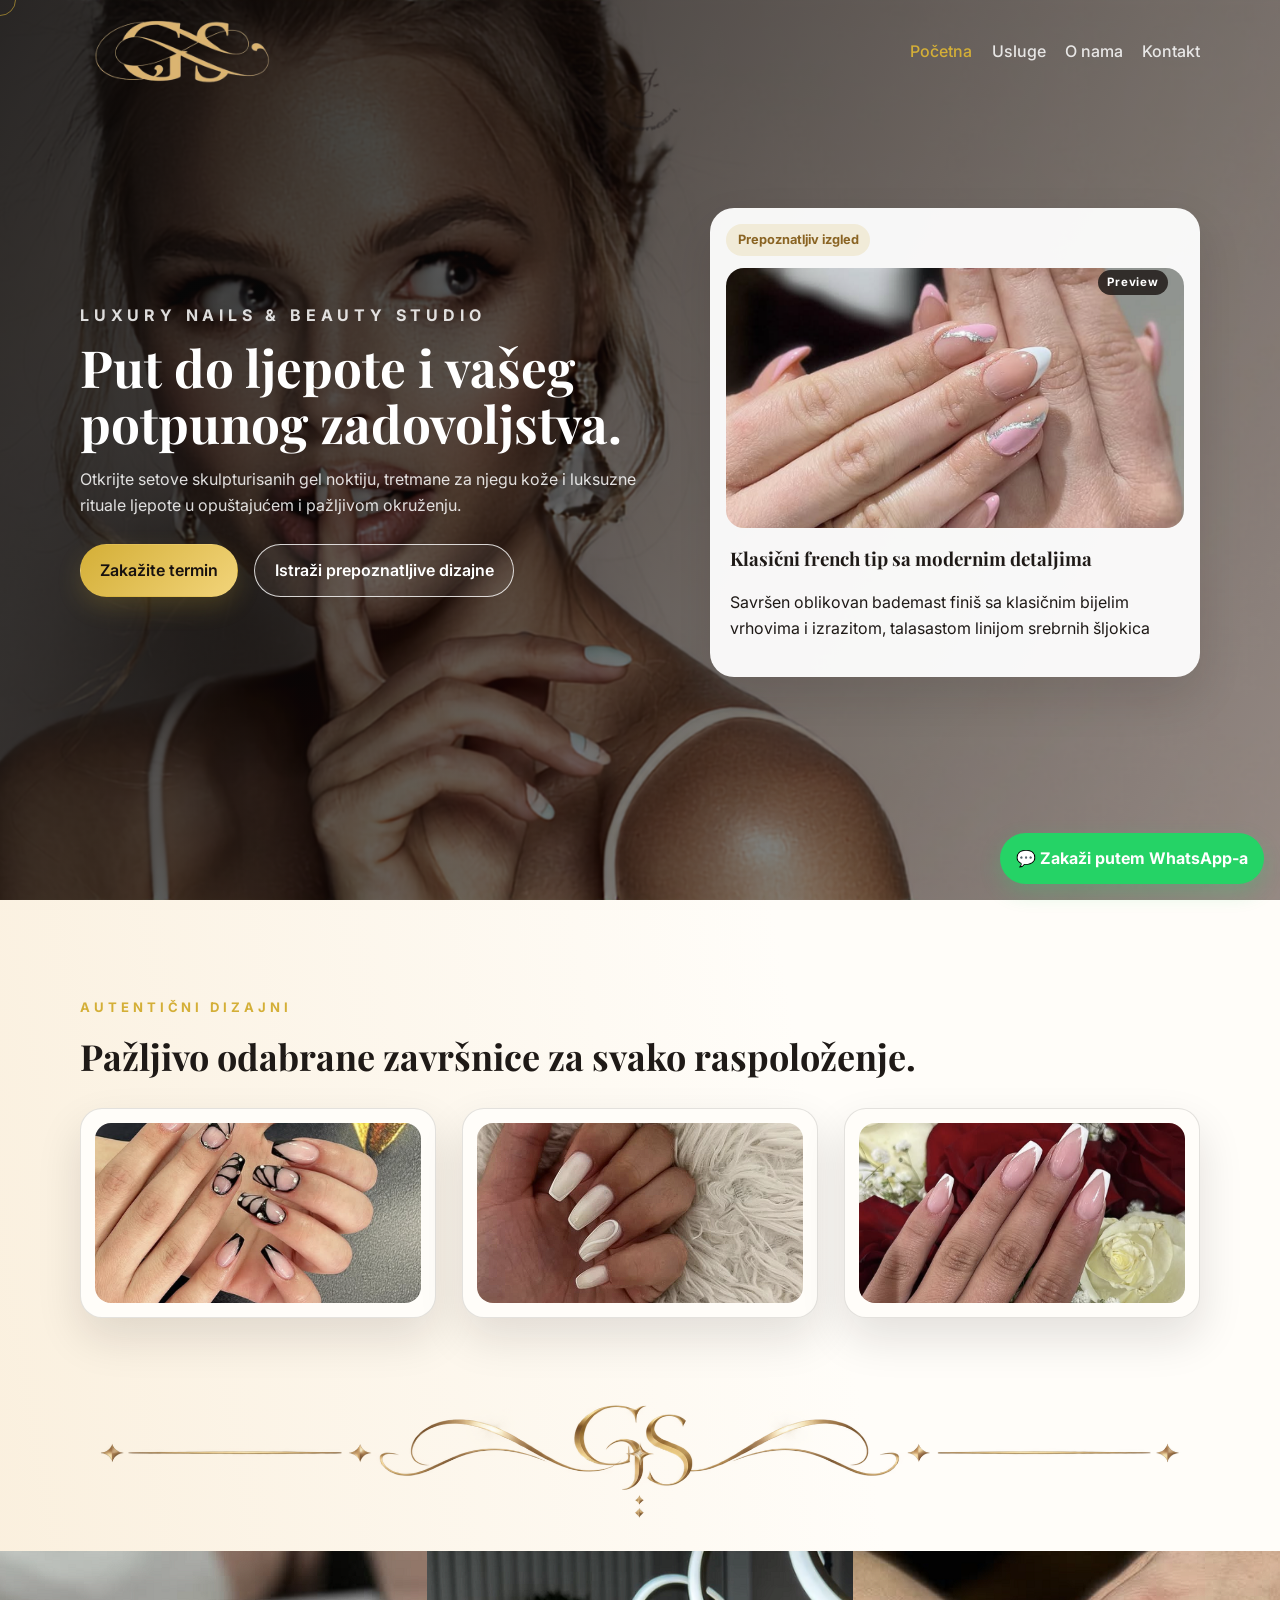
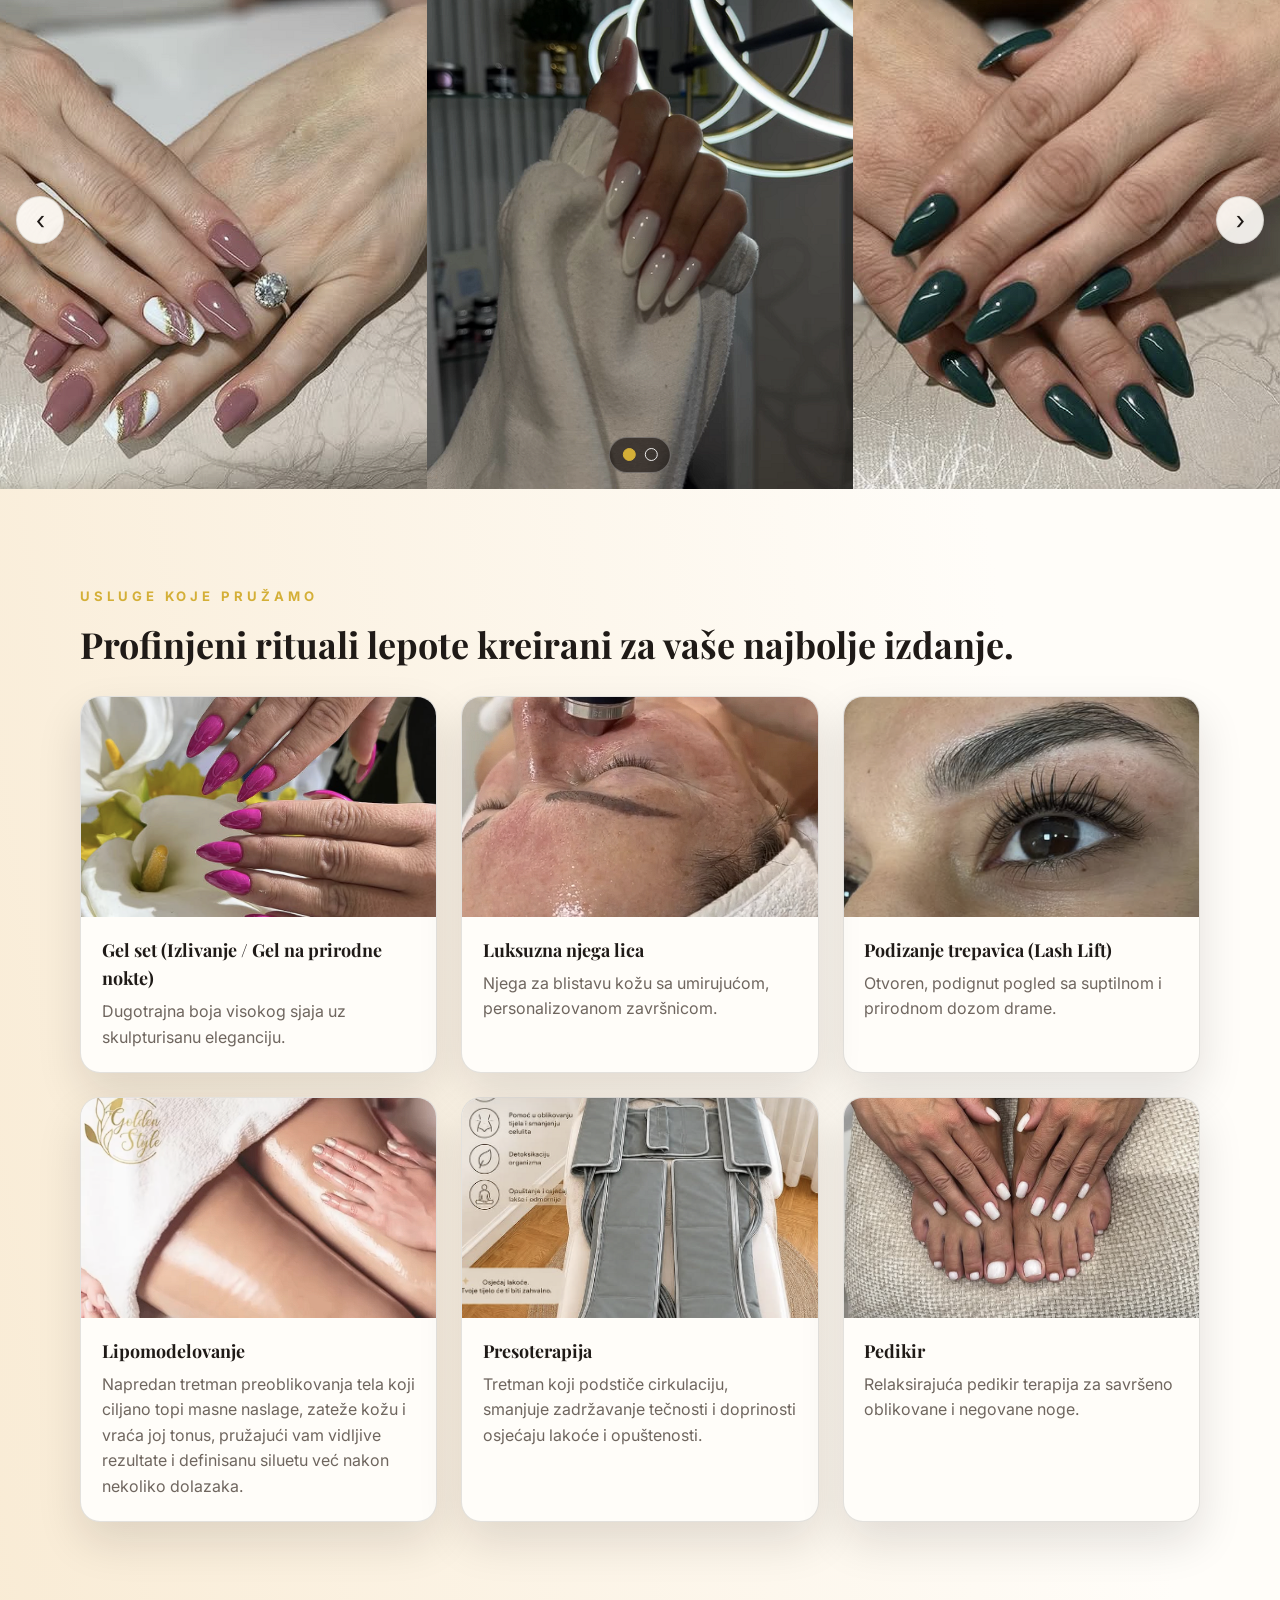
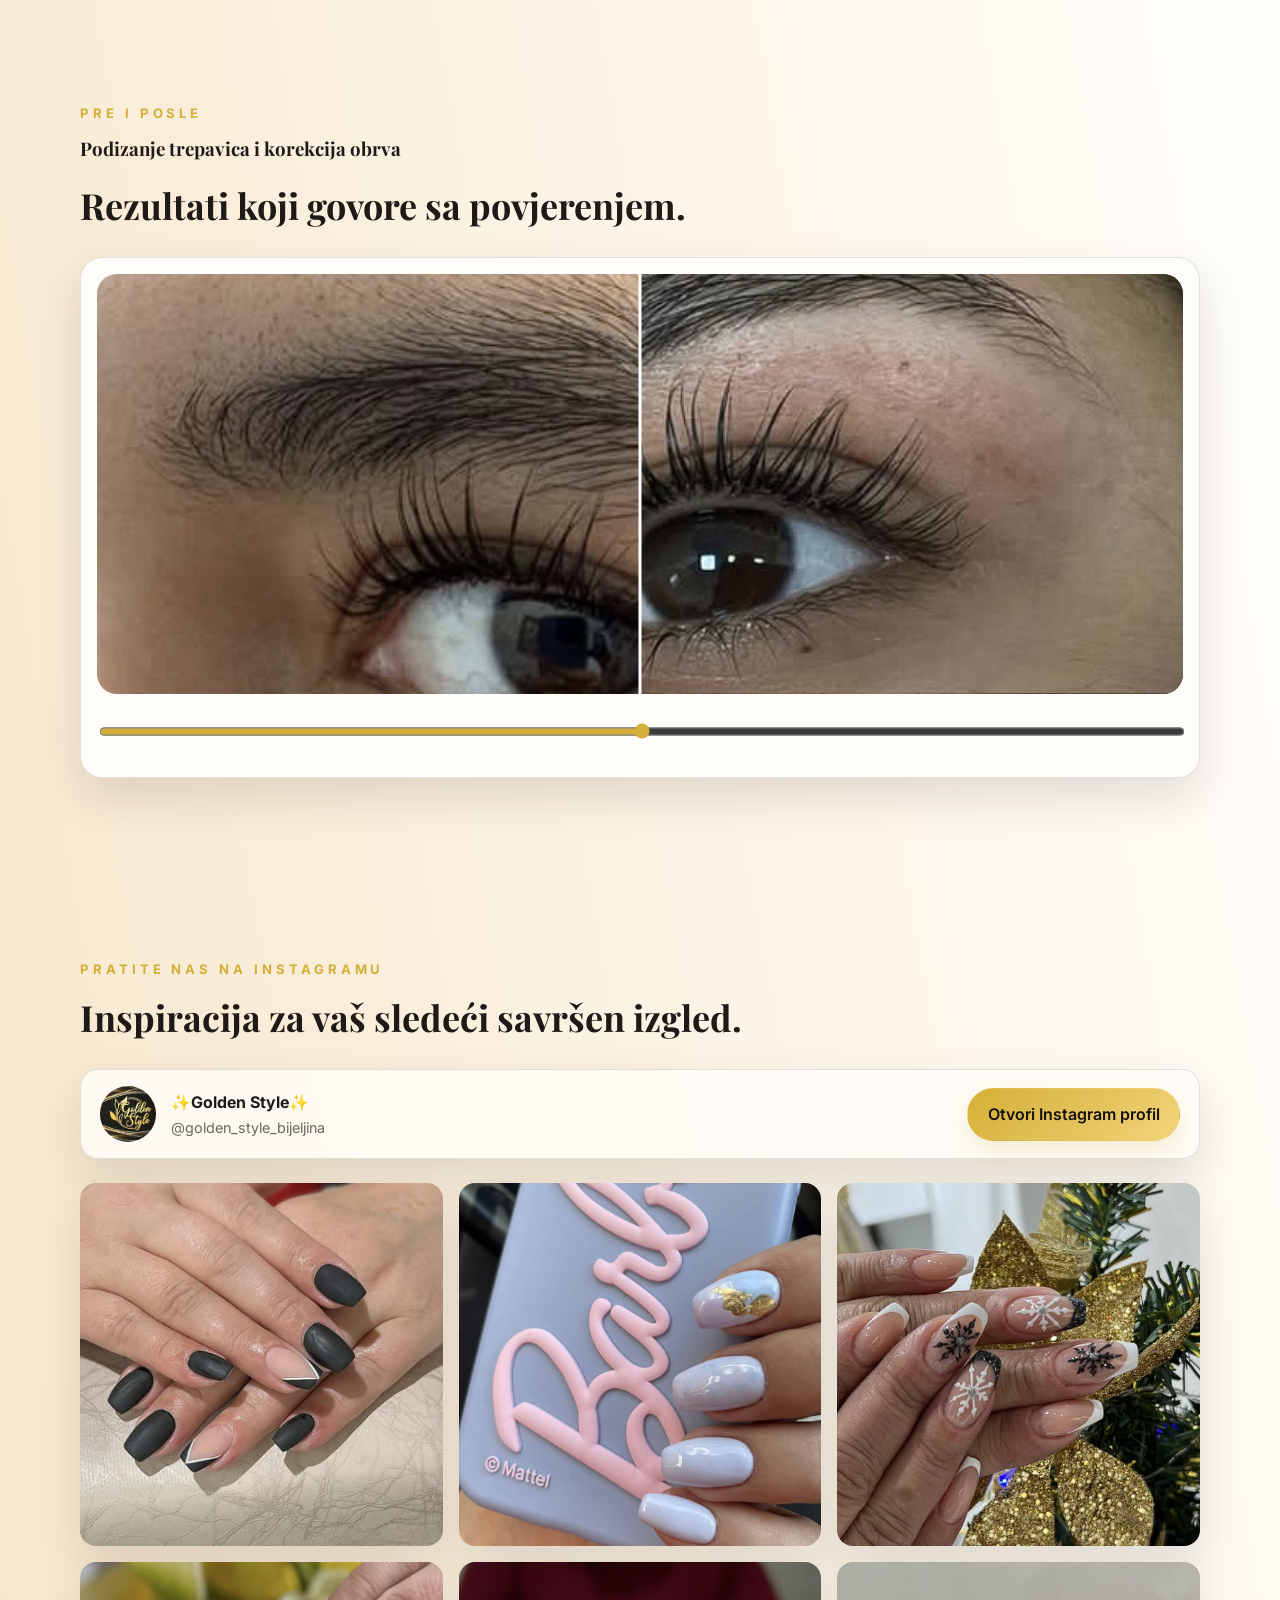
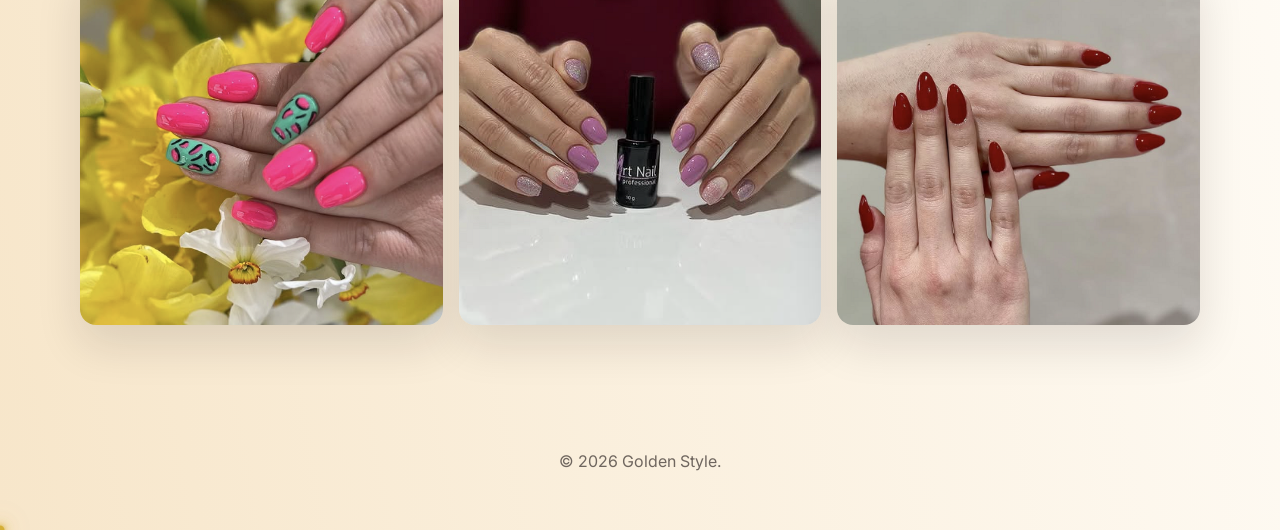
==== index.html @ a0265cdf "Prva verzija Golden Style sajta" ====
<!DOCTYPE html>
<html lang="en">
  <head>
    <meta charset="UTF-8" />
    <meta name="viewport" content="width=device-width, initial-scale=1.0" />
    <title>Golden Style | Luxury Nails & Beauty Studio</title>
    <meta name="description" content="Luxury nails and beauty services in a refined studio setting." />
    <link rel="preconnect" href="https://fonts.googleapis.com" />
    <link rel="preconnect" href="https://fonts.gstatic.com" crossorigin />
    <link
      href="https://fonts.googleapis.com/css2?family=Inter:wght@400;500;600;700&family=Playfair+Display:wght@600;700&display=swap"
      rel="stylesheet"
    />
    <link rel="stylesheet" href="home.css" />
  </head>
  <body>
    <a class="whatsapp-float" href="https://wa.me/38765730749?text=Zdravo!%20%C5%BDelim%20a%20zaka%C5%BEem%20termin." target="_blank" rel="noreferrer">💬 Zakaži putem WhatsApp-a</a>

    <header class="hero">
      <nav class="nav container">
        <a class="brand" href="index.html" aria-label="Golden Style početna stranica">
          <img src="images/logo.png" alt="Golden Style" />
        </a>
        <button class="mobile-menu-toggle" type="button" aria-label="Otvori navigacioni meni" aria-expanded="false" aria-controls="site-navigation">
          <span></span>
          <span></span>
          <span></span>
        </button>
        <div class="nav-links" id="site-navigation">
          <a class="active" href="index.html">Početna</a>
          <a href="services.html">Usluge</a>
          <a href="aboutus.html">O nama</a>
          <a href="contact.html">Kontakt</a>
        </div>
      </nav>

      <div class="hero-content container">
        <div class="hero-copy">
          <p class="autenticnidizajn">Luxury Nails & Beauty Studio</p>
          <h1>Put do ljepote i vašeg potpunog zadovoljstva.</h1>
          <p>
            Otkrijte setove skulpturisanih gel noktiju, tretmane za njegu kože i luksuzne rituale ljepote u opuštajućem i pažljivom okruženju.
          </p>
          <div class="hero-actions">
            <a class="btn btn-primary" href="contact.html">Zakažite termin</a>
            <a class="btn btn-secondary" href="services.html#gallery">Istraži prepoznatljive dizajne</a>
          </div>
        </div>

        <div class="hero-card">
          <div class="hero-card__badge">Prepoznatljiv izgled</div>
          <span class="hero-preview-icon">Preview</span>
          <img id="previewImage" src="images/nokti15.png" alt="Luxury nail design preview" />
          <div class="hero-card__details">
            <h3 id="previewTitle">Klasični french tip sa modernim detaljima</h3>
            <p id="previewText">Savršen oblikovan bademast finiš sa klasičnim bijelim vrhovima i izrazitom, talasastom linijom srebrnih šljokica</p>
            <!-- <span id="previewPrice">od 70KM</span> -->
          </div>
        </div>
      </div>
    </header>

    <main>
      <section class="signature-strip container">
        <div class="section-heading">
          <p class="autenticnidizajn">Autentični dizajni</p>
          <h2>Pažljivo odabrane završnice za svako raspoloženje.</h2>
        </div>
        <div class="signature-grid">
          <article class="signature-card" data-model-number="02" data-image="images/Screenshot 2026-08-07 134046.png">
            <img src="images/Screenshot 2026-08-07 134046.png" alt="" />
            <div class="signature-card__overlay">
              <a class="signature-book-button" href="contact.html?service=Model%2002&model=02">Zatraži ovaj dizajn</a>
            </div>
          </article>
          <article class="signature-card" data-model-number="01" data-image="images/nokti10.png">
            <img src="images/nokti10.png" alt="" />
            <div class="signature-card__overlay">
              <a class="signature-book-button" href="contact.html?service=Model%2001&model=01">Zatraži ovaj dizajn</a>
            </div>
          </article>
          <article class="signature-card" data-model-number="13" data-image="images/nokti7.png">
            <img src="images/nokti7.png" alt="" />
            <div class="signature-card__overlay">
              <a class="signature-book-button" href="contact.html?service=Model%2013&model=13">Zatraži ovaj dizajn</a>
            </div>
          </article>
        </div>
      </section>

      <div class="golden-design-divider" aria-hidden="true">
        <img src="images/golden.png" alt="" />
      </div>

      <section class="design-image-band" aria-label="Golden Style design highlights">
        <div class="design-slideshow" aria-roledescription="carousel" aria-label="Dizajni Golden Style">
          <div class="design-slideshow__viewport" aria-live="polite">
            <div class="design-slideshow__track">
              <img src="images/design2.png" alt="Golden Style dizajn 1" class="design-slideshow__image is-active" />
              <img src="images/design1.png" alt="Golden Style dizajn 2" class="design-slideshow__image" aria-hidden="true" />
              <img src="images/design3.png" alt="Golden Style dizajn 3" class="design-slideshow__image" aria-hidden="true" />
              <img src="images/nokti10.png" alt="Golden Style nail model 01" class="design-slideshow__image" aria-hidden="true" />
              <img src="images/Screenshot 2026-08-07 134046.png" alt="Golden Style nail model 02" class="design-slideshow__image" aria-hidden="true" />
              <img src="images/Screenshot 2026-08-07 133938.png" alt="Golden Style nail model 03" class="design-slideshow__image" aria-hidden="true" />
            </div>
            <button class="design-slideshow__arrow design-slideshow__arrow--previous" type="button" data-slide-direction="previous" aria-label="Prethodna slika">‹</button>
            <button class="design-slideshow__arrow design-slideshow__arrow--next" type="button" data-slide-direction="next" aria-label="Sljedeća slika">›</button>
            <div class="design-slideshow__indicators" role="group" aria-label="Izaberi grupu slika"></div>
          </div>
        </div>
      </section>

      <section class="services-preview container">
        <div class="section-heading">
          <p class="autenticnidizajn">Usluge koje pružamo</p>
          <h2>Profinjeni rituali lepote kreirani za vaše najbolje izdanje.</h2>
        </div>
        <div class="service-grid">
          <article class="service-card">
            <img class="service-card__image" src="images/Screenshot 2026-08-07 134209.png" alt="Gel set nails" />
            <h3>Gel set (Izlivanje / Gel na prirodne nokte)</h3>
            <p>Dugotrajna boja visokog sjaja uz skulpturisanu eleganciju.</p>
            <!-- <span>Na upit</span> -->
          </article>
          <!--<article class="service-card">
            <img class="service-card__image" src="images/Screenshot 2026-08-07 134046.png" alt="Akrilno izlivanje" />
            <h3>Akrilno izlivanje (Acrylic Sculpt)</h3>
            <p>Čvrsta struktura i luksuzna definicija za odvažnu dužinu.</p>
               <span>Od 85KM</span> 
         </article>-->
          <article class="service-card face-service-card" tabindex="0" aria-label="Otvori tretmane lica">
            <img class="service-card__image" src="images/Screenshot 2026-08-10 152332.png" alt="Luksuzna njega lica" />
            <h3>Luksuzna njega lica</h3>
            <p>Njega za blistavu kožu sa umirujućom, personalizovanom završnicom.</p>
            <!-- <span>Od 100KM</span> -->
          </article>
          <article class="service-card">
            <img class="service-card__image" src="images/Screenshot 2026-08-07 155519.png" alt="Podizanje trepavica" />
            <h3>Podizanje trepavica (Lash Lift)</h3>
            <p>Otvoren, podignut pogled sa suptilnom i prirodnom dozom drame.</p>
            <!-- <span>Od 120KM</span> -->
          </article>
          <article class="service-card">
            <img class="service-card__image" src="images/Screenshot 2026-08-10 144016.png" alt="Lipomodelovanje" />
            <h3>Lipomodelovanje</h3>
            <p>Napredan tretman preoblikovanja tela koji ciljano topi masne naslage, zateže kožu i vraća joj tonus, pružajući vam vidljive rezultate i definisanu siluetu već nakon nekoliko dolazaka.</p>
            <!-- <span>Po dogovoru</span> -->
          </article>
          <article class="service-card">
            <img class="service-card__image" src="images/Screenshot 2026-08-10 151345.png" alt="Presoterapija" />
            <h3>Presoterapija</h3>
            <p>Tretman koji podstiče cirkulaciju, smanjuje zadržavanje tečnosti i doprinosti osjećaju lakoće i opuštenosti.</p>
            <!-- <span>Po dogovoru</span> -->
          </article>
          <article class="service-card">
            <img class="service-card__image" src="images/pedikircrop.png" alt="Pedikir" />
            <h3>Pedikir</h3>
            <p>Relaksirajuća pedikir terapija za savršeno oblikovane i negovane noge.</p>
            <!-- <span>Od 50KM</span> -->
          </article>
        </div>
      </section>

      <section class="before-after container">
        <div class="section-heading">
          <p class="autenticnidizajn">Pre i Posle</p>
          <h3>Podizanje trepavica i korekcija obrva</h3>
          <h2>Rezultati koji govore sa povjerenjem.</h2>
        </div>
        <div class="comparison-card">
          <div class="comparison-image">
            <img src="images/pre.png" alt="Before treatment" class="before-image" />
            <img src="images/Screenshot 2026-08-07 155519.png" alt="After treatment" class="after-image" />
            <div class="comparison-divider"></div>
          </div>
          <input type="range" class="comparison-slider" min="0" max="100" value="50" aria-label="Reveal before and after" />
        </div>
      </section>

      <section class="instagram-section container">
        <div class="section-heading">
          <p class="autenticnidizajn">Pratite nas na Instagramu</p>
          <h2>Inspiracija za vaš sledeći savršen izgled.</h2>
        </div>
        <div class="instagram-profile">
          <div class="instagram-profile__identity">
            <img src="images/instapfp.jpg" alt="Golden Style logo" />
            <div>
              <p class="instagram-profile__name">✨Golden Style✨</p>
              <p class="instagram-profile__handle">@golden_style_bijeljina</p>
            </div>
          </div>
          <a class="btn btn-primary" href="https://www.instagram.com/golden_style_bijeljina/" target="_blank" rel="noreferrer">Otvori Instagram profil</a>
        </div>

        <div class="instagram-gallery" aria-label="Golden Style nail designs">
          <img src="images/nokti.png" alt="Golden Style nail design" />
          <img src="images/nokti1.png" alt="Golden Style nail design" />
          <img src="images/nokti2.png" alt="Golden Style nail design" />
          <img src="images/nokti3.png" alt="Golden Style nail design" />
          <img src="images/nokti4.png" alt="Golden Style nail design" />
          <img src="images/nokti5.png" alt="Golden Style nail design" />
        </div>
      </section>
    </main>

    <footer class="footer container">
      <p>© 2026 Golden Style. </p>
    </footer>

    <div class="preview-modal" id="designPreviewModal" aria-hidden="true">
      <div class="preview-dialog">
        <button class="preview-close" id="closeDesignPreview" aria-label="Close design preview">×</button>
        <div class="preview-image-wrap">
          <img id="designPreviewModalImage" src="" alt="" />
        </div>
        <div class="preview-content">
          <span class="autenticnidizajn">Golden Style</span>
          <h3 id="designPreviewModalTitle">Predgled dizajna</h3>
          <p id="designPreviewModalText"></p>
          <a class="btn btn-primary" id="designBookButton" href="contact.html">Zatraži ovaj dizajn</a>
        </div>
      </div>
    </div>

    <div class="preview-modal" id="servicePreviewModal" aria-hidden="true">
      <div class="preview-dialog">
        <button class="preview-close" id="closeServicePreview" aria-label="Close service preview">×</button>
        <div class="preview-image-wrap">
          <img id="servicePreviewModalImage" src="" alt="" />
        </div>
        <div class="preview-content">
          <span class="autenticnidizajn">Golden Style</span>
          <h3 id="servicePreviewModalTitle">Predgled usluge</h3>
          <p id="servicePreviewModalText"></p>
          <div class="service-treatment-list" id="serviceTreatmentList"></div>
          <a class="btn btn-primary" id="serviceBookButton" href="contact.html">Zakažite uslugu</a>
        </div>
      </div>
    </div>

    <!-- Cursor -->
<div class="luxury-cursor"></div>
<div class="luxury-cursor-ring"></div>

    <script src="nav.js" defer></script>
    <script src="home.js"></script>
    <script src="cursor.js"></script>
  </body>
</html>
---- home.css ----
:root {
 --bg: #fffdf9;
  --surface: #fffdf9;
  --text: #1f1a17;
  --muted: #6f665f;
  --accent: #d4af37;
  --accent-dark: #8a6423;
  --border: rgba(31, 26, 23, 0.12);
  --shadow: 0 20px 45px rgba(25, 19, 14, 0.12);
}

* {
  box-sizing: border-box;
}

body {
  margin: 0;
  font-family: 'Inter', sans-serif;
  background: linear-gradient(80deg, #f7e6ca 0%, var(--bg) 70%);
  color: var(--text);
  line-height: 1.6;
}

img {
  width: 100%;
  display: block;
}

a {
  color: inherit;
  text-decoration: none;
}

.container {
  width: min(1120px, calc(100% - 2rem));
  margin: 0 auto;
}

.hero {
  min-height: 100vh;
  background:  linear-gradient(120deg, rgba(9, 9, 9, 0.8), rgba(0, 0, 0, 0.08)),url('images/Untitleddesign.png') center/cover;
  color: white;
  padding-bottom: 4rem;
}

.nav {
  position: relative;
  display: flex;
  justify-content: space-between;
  align-items: center;
  padding: 1.25rem 0;
}

.nav.is-fixed {
  position: fixed;
  top: 0;
  left: 0;
  z-index: 15;
  width: 100%;
  max-width: none;
  margin: 0;
  padding: 0.5rem max(calc((100% - 1120px) / 2), 1rem);
  background: rgba(31, 26, 23, 0.96);
}

.nav-spacer { display: none; }
.nav-spacer.is-active { display: block; }

.brand {
  font-family: 'Playfair Display', serif;
  font-size: 1.35rem;
  font-weight: 700;
  letter-spacing: 0.08em;
  text-transform: uppercase;
}

.brand img {
  display: block;
  width: auto;
  height: 4rem;
  object-fit: contain;
}

.nav-links {
  display: flex;
  gap: 1.2rem;
  font-weight: 500;
}

.nav-links a {
  color: rgba(255,255,255,0.84);
}

.nav-links .active {
  color: var(--accent);
}

.mobile-menu-toggle {
  display: none;
}

.hero-content {
  display: grid;
  grid-template-columns: 1.1fr 0.9fr;
  gap: 2rem;
  align-items: center;
  padding: 6.5rem 0 2.6rem;
}

.autenticnidizajn {
  display: inline-block;
  margin-bottom: 0.6rem;
  font-size: 0.82rem;
  letter-spacing: 0.3em;
  text-transform: uppercase;
  color: var(--accent);
  font-weight: 700;
}

h1, h2, h3 {
  font-family: 'Playfair Display', serif;
  margin: 0 0 0.8rem;
}

h1 {
  font-size: clamp(2.3rem, 4vw, 3.7rem);
  line-height: 1.1;
}

.hero-copy p {
  font-size: 1rem;
  color: rgba(255,255,255,0.85);
  max-width: 600px;
}

.hero-actions {
  display: flex;
  flex-wrap: wrap;
  gap: 1rem;
  margin-top: 1.6rem;
}

.btn {
  display: inline-flex;
  align-items: center;
  justify-content: center;
  border-radius: 999px;
  padding: 0.8rem 1.2rem;
  font-weight: 600;
  border: 1px solid transparent;
  transition: transform 0.3s ease, box-shadow 0.3s ease;
  cursor: pointer;
}

.btn:hover {
  transform: translateY(-2px);
}

.btn-primary {
  background: linear-gradient(135deg, var(--accent), #f2d47a);
  color: #17110f;
  box-shadow: 0 10px 25px rgba(212, 175, 55, 0.2);
}

.btn-secondary {
  border-color: rgba(255,255,255,0.8);
  color: white;
  background: rgba(255,255,255,0.08);
}

.hero-card {
  position: relative;
  background: rgba(255,255,255,0.95);
  color: var(--text);
  border-radius: 24px;
  padding: 1rem;
  box-shadow: var(--shadow);
}

.hero-card__badge {
  display: inline-block;
  margin-bottom: 0.8rem;
  padding: 0.35rem 0.7rem;
  border-radius: 999px;
  background: rgba(212, 175, 55, 0.16);
  color: var(--accent-dark);
  font-size: 0.8rem;
  font-weight: 700;
}

.hero-preview-icon {
  position: absolute;
  top: 3.85rem;
  right: 2rem;
  z-index: 1;
  background: rgba(31, 26, 23, 0.84);
  color: white;
  padding: 0.22rem 0.55rem;
  border-radius: 999px;
  font-size: 0.72rem;
  font-weight: 700;
  letter-spacing: 0.08em;
}

.hero-card img {
  border-radius: 18px;
  height: 260px;
  object-fit: cover;
  cursor: zoom-in;
}

.hero-card__details {
  padding: 1rem 0.2rem 0.2rem;
}

.hero-card__details span {
  display: inline-block;
  margin-top: 0.5rem;
  color: var(--accent-dark);
  font-weight: 700;
}

section {
  padding: 5.25rem 0;
}

.design-image-band {
  width: 100%;
  padding: 0;
  margin: 2rem 0 0;
  background: linear-gradient(135deg, rgba(212, 175, 55, 0.24), rgba(255, 250, 244, 0.8));
}

.design-slideshow {
  --visible-slides: 3;
  width: 100%;
  margin: 0;
}

.design-slideshow__viewport {
  position: relative;
  width: 100%;
  height: min(42vw, 560px);
  min-height: 320px;
  overflow: hidden;
  background: #f7eedf;
}

.design-slideshow__track {
  display: flex;
  width: calc(100% * 6 / var(--visible-slides));
  height: 100%;
  transition: transform 500ms ease;
}

.design-slideshow__image {
  flex: 0 0 calc(100% / 6);
  width: calc(100% / 6);
  height: 100%;
  object-fit: cover;
}

.design-slideshow__arrow {
  display: grid;
  place-items: center;
  position: absolute;
  top: 50%;
  z-index: 2;
  width: 48px;
  height: 48px;
  padding: 0;
  border: 1px solid var(--border);
  border-radius: 50%;
  background: rgba(255, 253, 249, 0.9);
  color: var(--text);
  font: inherit;
  font-size: 1.6rem;
  line-height: 1;
  cursor: pointer;
  transform: translateY(-50%);
  box-shadow: var(--shadow);
}

.design-slideshow__arrow--previous {
  left: 1rem;
}

.design-slideshow__arrow--next {
  right: 1rem;
}

.design-slideshow__arrow:hover,
.design-slideshow__arrow:focus-visible,
.design-slideshow__indicator:hover,
.design-slideshow__indicator:focus-visible {
  border-color: var(--accent-dark);
  outline: none;
}

.design-slideshow__indicators {
  position: absolute;
  bottom: 1rem;
  left: 50%;
  z-index: 3;
  display: flex;
  align-items: center;
  gap: 0.55rem;
  padding: 0.65rem 0.8rem;
  border: 1px solid rgba(255, 255, 255, 0.28);
  border-radius: 999px;
  background: rgba(31, 26, 23, 0.72);
  transform: translateX(-50%);
}

.design-slideshow__indicator {
  width: 13px;
  height: 13px;
  padding: 0;
  border: 1px solid rgba(255, 255, 255, 0.9);
  border-radius: 50%;
  background: transparent;
  cursor: pointer;
}

.design-slideshow__indicator.is-active {
  border-color: var(--accent);
  background: var(--accent);
}

@media (max-width: 900px) {
  .design-slideshow { --visible-slides: 2; }
  .design-slideshow__viewport { height: min(56vw, 500px); min-height: 300px; }
}

@media (max-width: 600px) {
  .design-slideshow { --visible-slides: 1; }
  .design-slideshow__viewport { height: min(92vw, 520px); min-height: 300px; }
  .design-slideshow__arrow { width: 42px; height: 42px; }
  .design-slideshow__arrow--previous { left: 0.65rem; }
  .design-slideshow__arrow--next { right: 0.65rem; }
}

.section-heading {
  margin-bottom: 1.4rem;
}

.section-heading h2 {
  font-size: clamp(1.7rem, 3vw, 2.25rem);
}

.signature-grid,
.service-grid {
  display: grid;
  gap: 1.6rem;
}

.signature-grid {
  grid-template-columns: repeat(3, minmax(0, 1fr));
}

.signature-card,
.service-card,
.comparison-card,
.booking-form {
  background: var(--surface);
  border: 1px solid var(--border);
  border-radius: 22px;
  box-shadow: var(--shadow);
}

.signature-card {
  position: relative;
  overflow: hidden;
  padding: 0.9rem;
  cursor: pointer;
  transition: transform 0.3s ease, border-color 0.3s ease;
}

.signature-card:hover,
.signature-card.active {
  transform: translateY(-4px);
  border-color: var(--accent);
}

.signature-card img {
  display: block;
  width: 100%;
  height: 180px;
  object-fit: cover;
  border-radius: 16px;
  cursor: zoom-in;
}

.signature-card:nth-child(3) img {
  object-position: center 25%;
}

.signature-card__overlay {
  position: absolute;
  inset: 0.9rem;
  z-index: 1;
  display: flex;
  align-items: center;
  justify-content: center;
  border-radius: 16px;
  background: rgba(25, 20, 17, 0.72);
  opacity: 0;
  transition: opacity 220ms ease;
}

.golden-design-divider {
  width: min(100%, 1120px);
  margin: 0 auto;
  padding: 0 1rem;
}

.golden-design-divider img {
  width: 100%;
  height: auto;
  object-fit: contain;
}

.signature-card:hover .signature-card__overlay,
.signature-card:focus-within .signature-card__overlay,
.signature-card.is-touched .signature-card__overlay {
  opacity: 1;
}

.signature-book-button {
  display: inline-flex;
  align-items: center;
  justify-content: center;
  min-height: 44px;
  padding: 0.7rem 1.1rem;
  border: 1px solid rgba(255, 255, 255, 0.78);
  border-radius: 999px;
  background: rgba(255, 253, 249, 0.94);
  color: var(--text);
  font-weight: 700;
  text-align: center;
}

.signature-book-button:hover,
.signature-book-button:focus-visible {
  border-color: var(--accent);
  outline: 2px solid var(--accent);
  outline-offset: 2px;
}

@media (hover: none) {
  .signature-card__overlay { opacity: 0; }
  .signature-card.is-touched .signature-card__overlay { opacity: 1; }
}

.service-grid {
  grid-template-columns: repeat(auto-fit, minmax(210px, 1fr));
}

.service-card {
  padding: 1.3rem;
}

.service-card {
  cursor: pointer;
}

.service-card:hover,
.service-card:focus,
.face-service-card:hover,
.face-service-card:focus {
  border-color: var(--accent);
  transform: translateY(-4px);
  outline: none;
}

.face-service-card {
  position: relative;
}

.service-card__image {
  width: 100%;
  height: 180px;
  object-fit: cover;
  border-radius: 16px;
  margin-bottom: 0.9rem;
}

.service-card h3 {
  margin-top: 0;
}

.service-card span {
  color: var(--accent-dark);
  font-weight: 700;
}

.service-card__read-more {
  display: none;
}

@media (min-width: 901px) {
  .services-preview .service-grid {
    grid-template-columns: repeat(3, minmax(0, 1fr));
    gap: 1.5rem;
  }

  .services-preview .service-card {
    display: flex;
    flex-direction: column;
    min-height: 100%;
    padding: 0;
    overflow: hidden;
    border-radius: 20px;
    transition: transform 0.3s ease, border-color 0.3s ease, box-shadow 0.3s ease;
  }

  .services-preview .service-card:hover,
  .services-preview .service-card:focus {
    box-shadow: 0 24px 48px rgba(25, 19, 14, 0.18);
  }

  .services-preview .service-card__image {
    height: 220px;
    margin: 0;
    border-radius: 0;
    object-fit: cover;
    transition: transform 0.45s ease;
  }

  .services-preview .service-card:hover .service-card__image,
  .services-preview .service-card:focus .service-card__image {
    transform: scale(1.04);
  }

  .services-preview .service-card h3 {
    margin: 0;
    padding: 1.15rem 1.3rem 0.4rem;
    font-size: 1.12rem;
  }

  .services-preview .service-card p {
    flex: 1;
    margin: 0;
    padding: 0 1.3rem 1.35rem;
    color: var(--muted);
  }
}

.service-treatment-list {
  display: grid;
  gap: 0.55rem;
  margin: 0.9rem 0 1rem;
}

.service-treatment-list button {
  width: 100%;
  border: 1px solid var(--border);
  border-radius: 12px;
  padding: 0.72rem 0.85rem;
  background: #fffaf4;
  color: var(--text);
  font: inherit;
  text-align: left;
  cursor: pointer;
}

.service-treatment-list button.active {
  border-color: var(--accent);
  background: linear-gradient(120deg, rgba(212,175,55,0.20), rgba(255,255,255,0.92));
}

.preview-content .btn {
  margin-top: 0;
}

.comparison-card {
  padding: 1rem;
}

.comparison-image {
  position: relative;
  border-radius: 20px;
  overflow: hidden;
  height: 420px;
}

.comparison-image img {
  position: absolute;
  inset: 0;
  height: 100%;
  object-fit: cover;
}

.after-image {
  clip-path: inset(0 0 0 50%);
}

.comparison-divider {
  position: absolute;
  top: 0;
  bottom: 0;
  left: 50%;
  width: 3px;
  background: white;
  transform: translateX(-50%);
}

.comparison-slider {
  width: 100%;
  margin-top: 1rem;
  accent-color: var(--accent);
}

.booking-layout {
  display: grid;
  grid-template-columns: 0.8fr 1.2fr;
  gap: 1.8rem;
  align-items: start;
}

.instagram-profile {
  display: flex;
  align-items: center;
  justify-content: space-between;
  gap: 1.5rem;
  margin-bottom: 1.5rem;
  padding: 1rem 1.2rem;
  border: 1px solid var(--border);
  border-radius: 18px;
  background: rgba(255, 253, 249, 0.82);
  box-shadow: var(--shadow);
}

.instagram-profile__identity {
  display: flex;
  align-items: center;
  gap: 0.9rem;
}

.instagram-profile__identity img {
  width: 3.5rem;
  height: 3.5rem;
  object-fit: contain;
  border-radius: 50%;
  background: #fff;
}

.instagram-profile__name,
.instagram-profile__handle {
  margin: 0;
}

.instagram-profile__name {
  font-weight: 700;
}

.instagram-profile__handle {
  color: var(--muted);
  font-size: 0.9rem;
}

.instagram-gallery {
  display: grid;
  grid-template-columns: repeat(3, minmax(0, 1fr));
  gap: 1rem;
}

.instagram-gallery img {
  aspect-ratio: 1;
  object-fit: cover;
  border-radius: 16px;
  box-shadow: var(--shadow);
  transition: transform 0.3s ease;
}

.instagram-gallery img:hover {
  transform: translateY(-4px);
}

.booking-copy {
  background: linear-gradient(135deg, rgba(245, 191, 13, 0.795), rgba(255,255,255,0.95));
  border-radius: 22px;
  padding: 1.4rem;
}

.booking-form {
  padding: 1.2rem;
}

.step-panel {
  display: none;
}

.step-panel.active {
  display: block;
}

label {
  display: block;
  font-weight: 600;
  margin-bottom: 0.8rem;
}

input, select, textarea {
  width: 100%;
  border: 1px solid var(--border);
  border-radius: 12px;
  padding: 0.8rem 0.95rem;
  font: inherit;
  margin-top: 0.35rem;
  background: #fff;
}

.form-actions {
  display: flex;
  justify-content: space-between;
  gap: 1rem;
  margin-top: 1rem;
}

.progress-bar {
  height: 7px;
  background: #efe5da;
  border-radius: 999px;
  overflow: hidden;
  margin-bottom: 0.7rem;
}

.progress-bar span {
  display: block;
  height: 100%;
  width: 25%;
  background: linear-gradient(135deg, var(--accent-dark), var(--accent));
  transition: width 0.3s ease;
}

.progress-text {
  color: var(--muted);
  font-size: 0.95rem;
  margin-bottom: 0.8rem;
}

.preview-modal {
  position: fixed;
  inset: 0;
  z-index: 50;
  display: flex;
  align-items: center;
  justify-content: center;
  padding: 1rem;
  background: rgba(26, 20, 15, 0.82);
  backdrop-filter: blur(6px);
  opacity: 0;
  pointer-events: none;
  transition: opacity 0.2s ease;
}

.preview-modal.open {
  opacity: 1;
  pointer-events: auto;
}

.preview-dialog {
  position: relative;
  width: min(900px, 100%);
  display: grid;
  grid-template-columns: minmax(280px, 0.9fr) minmax(280px, 1fr);
  gap: 1rem;
  padding: 1rem;
  border-radius: 24px;
  background: white;
  color: var(--text);
  box-shadow: var(--shadow);
}

.preview-close {
  position: absolute;
  top: 0.75rem;
  right: 0.75rem;
  z-index: 2;
  width: 2rem;
  height: 2rem;
  border: none;
  border-radius: 50%;
  background: rgba(31, 26, 23, 0.88);
  color: white;
  cursor: pointer;
  font-size: 1.2rem;
}

.preview-image-wrap {
  background: #f7eedf;
  border-radius: 18px;
  overflow: hidden;
  min-height: 260px;
}

.preview-image-wrap img {
  width: 100%;
  height: 100%;
  min-height: 260px;
  object-fit: cover;
}

.preview-content {
  display: flex;
  flex-direction: column;
  justify-content: center;
  padding: 1rem;
}

.preview-content h3 {
  margin-top: 0.4rem;
}

.preview-content p {
  color: var(--muted);
  margin-bottom: 1rem;
}

.footer {
  padding: 1.5rem 0 2.5rem;
  color: var(--muted);
  text-align: center;
}

.whatsapp-float {
  position: fixed;
  right: 1rem;
  bottom: 1rem;
  z-index: 10;
  background: #25d366;
  color: white;
  padding: 0.8rem 1rem;
  border-radius: 999px;
  font-weight: 700;
  box-shadow: 0 8px 20px rgba(37, 211, 102, 0.25);
}

@media (max-width: 900px) {
  .hero-content,
  .booking-layout {
    grid-template-columns: 1fr;
  }

  .hero-card {
    display: none;
  }

  .hero-content {
    text-align: center;
  }

  .hero-actions {
    justify-content: center;
  }

  .hero-copy > p:not(.autenticnidizajn) {
    margin-left: auto;
    margin-right: auto;
  }

  .signature-grid {
    display: flex;
    gap: 1rem;
    margin-right: -1rem;
    margin-left: -1rem;
    padding: 0 1rem 1rem;
    overflow-x: auto;
    overscroll-behavior-x: contain;
    scroll-snap-type: x mandatory;
    scrollbar-width: none;
    touch-action: pan-x;
  }

  .signature-grid::-webkit-scrollbar { display: none; }

  .signature-card {
    flex: 0 0 min(82vw, 360px);
    min-width: 0;
    scroll-snap-align: center;
  }

  .service-grid {
    grid-template-columns: repeat(2, minmax(0, 1fr));
  }

  .service-card.has-read-more {
    display: flex;
    flex-direction: column;
  }

  .service-card.has-read-more p {
    flex: 1;
    display: -webkit-box;
    min-height: 4.8em;
    overflow: hidden;
    -webkit-box-orient: vertical;
    -webkit-line-clamp: 3;
    line-clamp: 3;
  }

  .service-card__read-more {
    display: block;
    align-self: flex-start;
    margin-top: auto;
    padding: 0;
    border: 0;
    background: transparent;
    color: var(--accent-dark);
    font: inherit;
    font-size: 0.82rem;
    font-weight: 700;
    cursor: pointer;
  }

  .service-card__read-more:hover,
  .service-card__read-more:focus-visible {
    color: var(--text);
    text-decoration: underline;
  }
}

@media (max-width: 700px) {
  body.navigation-open {
    overflow: hidden;
  }

  .instagram-profile {
    align-items: flex-start;
    flex-direction: column;
  }

  .instagram-profile .btn {
    width: 100%;
    text-align: center;
  }

  .instagram-gallery {
    grid-template-columns: repeat(2, minmax(0, 1fr));
    gap: 0.7rem;
  }

  .nav {
    flex-direction: row;
    gap: 1rem;
  }

  section {
    padding: 3.75rem 0;
  }

  .hero-content {
    padding: 4rem 0 2rem;
  }

  .nav-links {
    position: absolute;
    top: calc(100% - 0.25rem);
    right: 0;
    z-index: 30;
    display: flex;
    flex-direction: column;
    gap: 0;
    width: min(18rem, calc(100vw - 2rem));
    max-height: min(70vh, 26rem);
    overflow-y: auto;
    padding: 0.45rem;
    border: 1px solid rgba(212, 175, 55, 0.3);
    border-radius: 14px;
    background: rgba(31, 26, 23, 0.98);
    box-shadow: 0 18px 40px rgba(0, 0, 0, 0.28);
    opacity: 0;
    transform: translateY(-0.5rem) scale(0.98);
    visibility: hidden;
    pointer-events: none;
    transition: opacity 180ms ease, transform 180ms ease, visibility 180ms ease;
  }

  .nav-links.open {
    opacity: 1;
    transform: translateY(0) scale(1);
    visibility: visible;
    pointer-events: auto;
  }

  .nav-links a {
    display: flex;
    align-items: center;
    min-height: 44px;
    padding: 0.65rem 0.85rem;
    border-radius: 9px;
  }

  .nav-links a:hover,
  .nav-links a:focus-visible {
    background: rgba(212, 175, 55, 0.14);
  }

  .mobile-menu-toggle {
    display: inline-flex;
    flex-direction: column;
    justify-content: center;
    align-items: center;
    flex: 0 0 44px;
    width: 44px;
    height: 44px;
    gap: 5px;
    margin-left: auto;
    padding: 0;
    border: 1px solid rgba(212, 175, 55, 0.65);
    border-radius: 10px;
    background: rgba(31, 26, 23, 0.55);
    color: white;
    cursor: pointer;
  }

  .mobile-menu-toggle span {
    display: block;
    width: 20px;
    height: 2px;
    background: currentColor;
    transition: transform 180ms ease, opacity 180ms ease;
  }

  .mobile-menu-toggle[aria-expanded="true"] span:nth-child(1) {
    transform: translateY(7px) rotate(45deg);
  }

  .mobile-menu-toggle[aria-expanded="true"] span:nth-child(2) {
    opacity: 0;
  }

  .mobile-menu-toggle[aria-expanded="true"] span:nth-child(3) {
    transform: translateY(-7px) rotate(-45deg);
  }

  .service-grid {
    display: flex;
    gap: 1rem;
    margin-right: -1rem;
    padding: 0 1rem 1rem 0;
    overflow-x: auto;
    scroll-snap-type: x proximity;
    scrollbar-color: var(--accent) rgba(212, 175, 55, 0.16);
    scrollbar-width: thin;
  }

  .service-grid::-webkit-scrollbar {
    height: 0.45rem;
  }

  .service-grid::-webkit-scrollbar-track {
    background: rgba(212, 175, 55, 0.16);
    border-radius: 999px;
  }

  .service-grid::-webkit-scrollbar-thumb {
    background: var(--accent);
    border-radius: 999px;
  }

  .service-card {
    flex: 0 0 min(78vw, 19rem);
    scroll-snap-align: start;
  }

  .hero-card img {
    height: 220px;
  }
}

@media (max-width: 650px) {
  .preview-modal {
    align-items: flex-start;
    overflow-y: auto;
    padding: 0.75rem;
  }

  .preview-dialog {
    grid-template-columns: minmax(0, 1fr);
    width: 100%;
    max-width: 100%;
    max-height: calc(100vh - 1.5rem);
    overflow-y: auto;
    gap: 0.75rem;
    padding: 0.75rem;
  }

  .preview-image-wrap {
    width: 100%;
    min-height: 0;
    max-height: 42vh;
  }

  .preview-image-wrap img {
    width: 100%;
    height: auto;
    min-height: 0;
    max-height: 42vh;
    object-fit: contain;
  }

  .preview-content {
    min-width: 0;
    width: 100%;
    padding: 0.5rem;
  }

  .preview-content h3,
  .preview-content p,
  .preview-content .btn {
    max-width: 100%;
    overflow-wrap: anywhere;
  }
}

@media (prefers-reduced-motion: reduce) {
  .nav-links,
  .mobile-menu-toggle span {
    transition: none;
  }
}


  * {
    cursor: none !important;
  }

  .luxury-cursor {
    position: fixed;
    width: 9px;
    height: 9px;
    border-radius: 50%;
    background: #d4af37;
    pointer-events: none;
    z-index: 999999;
    transform: translate(-50%, -50%);
    box-shadow:
      0 0 6px #d4af37,
      0 0 15px rgba(212, 175, 55, 0.8),
      0 0 30px rgba(212, 175, 55, 0.35);
    transition:
      width 0.25s ease,
      height 0.25s ease,
      box-shadow 0.25s ease;
  }

  /* Outer elegant ring */
  .luxury-cursor-ring {
    position: fixed;
    width: 32px;
    height: 32px;
    border: 1px solid rgba(212, 175, 55, 0.6);
    border-radius: 50%;
    pointer-events: none;
    z-index: 999998;
    transform: translate(-50%, -50%);
    transition:
      width 0.35s ease,
      height 0.35s ease,
      border-color 0.35s ease;
  }

  /* Glitter particles */
  .gold-particle {
    position: fixed;
    pointer-events: none;
    z-index: 999997;

    border-radius: 50%;

    background: radial-gradient(
      circle,
      #fff8d6 0%,
      #d4af37 45%,
      rgba(212, 175, 55, 0) 100%
    );

    box-shadow:
      0 0 5px #d4af37,
      0 0 10px rgba(212, 175, 55, 0.7);

    animation: goldParticle 0.9s ease-out forwards;
  }

  @keyframes goldParticle {
    0% {
      opacity: 1;
      transform: translate(-50%, -50%) scale(1);
    }

    40% {
      opacity: 0.8;
    }

    100% {
      opacity: 0;
      transform:
        translate(
          calc(-50% + var(--moveX)),
          calc(-50% + var(--moveY))
        )
        scale(0);
    }
  }

  /* Sparkle particles */
  .gold-sparkle {
    position: fixed;
    pointer-events: none;
    z-index: 999997;
    color: #d4af37;
    font-size: 10px;
    text-shadow:
      0 0 5px #d4af37,
      0 0 12px rgba(212, 175, 55, 0.8);
    animation: sparkleFade 1s ease-out forwards;
  }

  @keyframes sparkleFade {
    0% {
      opacity: 0;
      transform: translate(-50%, -50%) scale(0.3) rotate(0deg);
    }

    25% {
      opacity: 1;
      transform: translate(-50%, -50%) scale(1.2) rotate(45deg);
    }

    100% {
      opacity: 0;
      transform:
        translate(
          calc(-50% + var(--sparkX)),
          calc(-50% + var(--sparkY))
        )
        scale(0)
        rotate(90deg);
    }
  }

  /* Hover state */
  .luxury-cursor.hover {
    width: 15px;
    height: 15px;

    box-shadow:
      0 0 10px #d4af37,
      0 0 25px rgba(212, 175, 55, 0.9),
      0 0 45px rgba(212, 175, 55, 0.5);
  }

  .luxury-cursor-ring.hover {
    width: 48px;
    height: 48px;
    border-color: rgba(212, 175, 55, 0.9);
  }

  /* Disable custom cursor on touch devices */
  @media (hover: none) and (pointer: coarse) {
    * {
      cursor: auto !important;
    }

    .luxury-cursor,
    .luxury-cursor-ring,
    .gold-particle,
    .gold-sparkle {
      display: none;
    }
  }
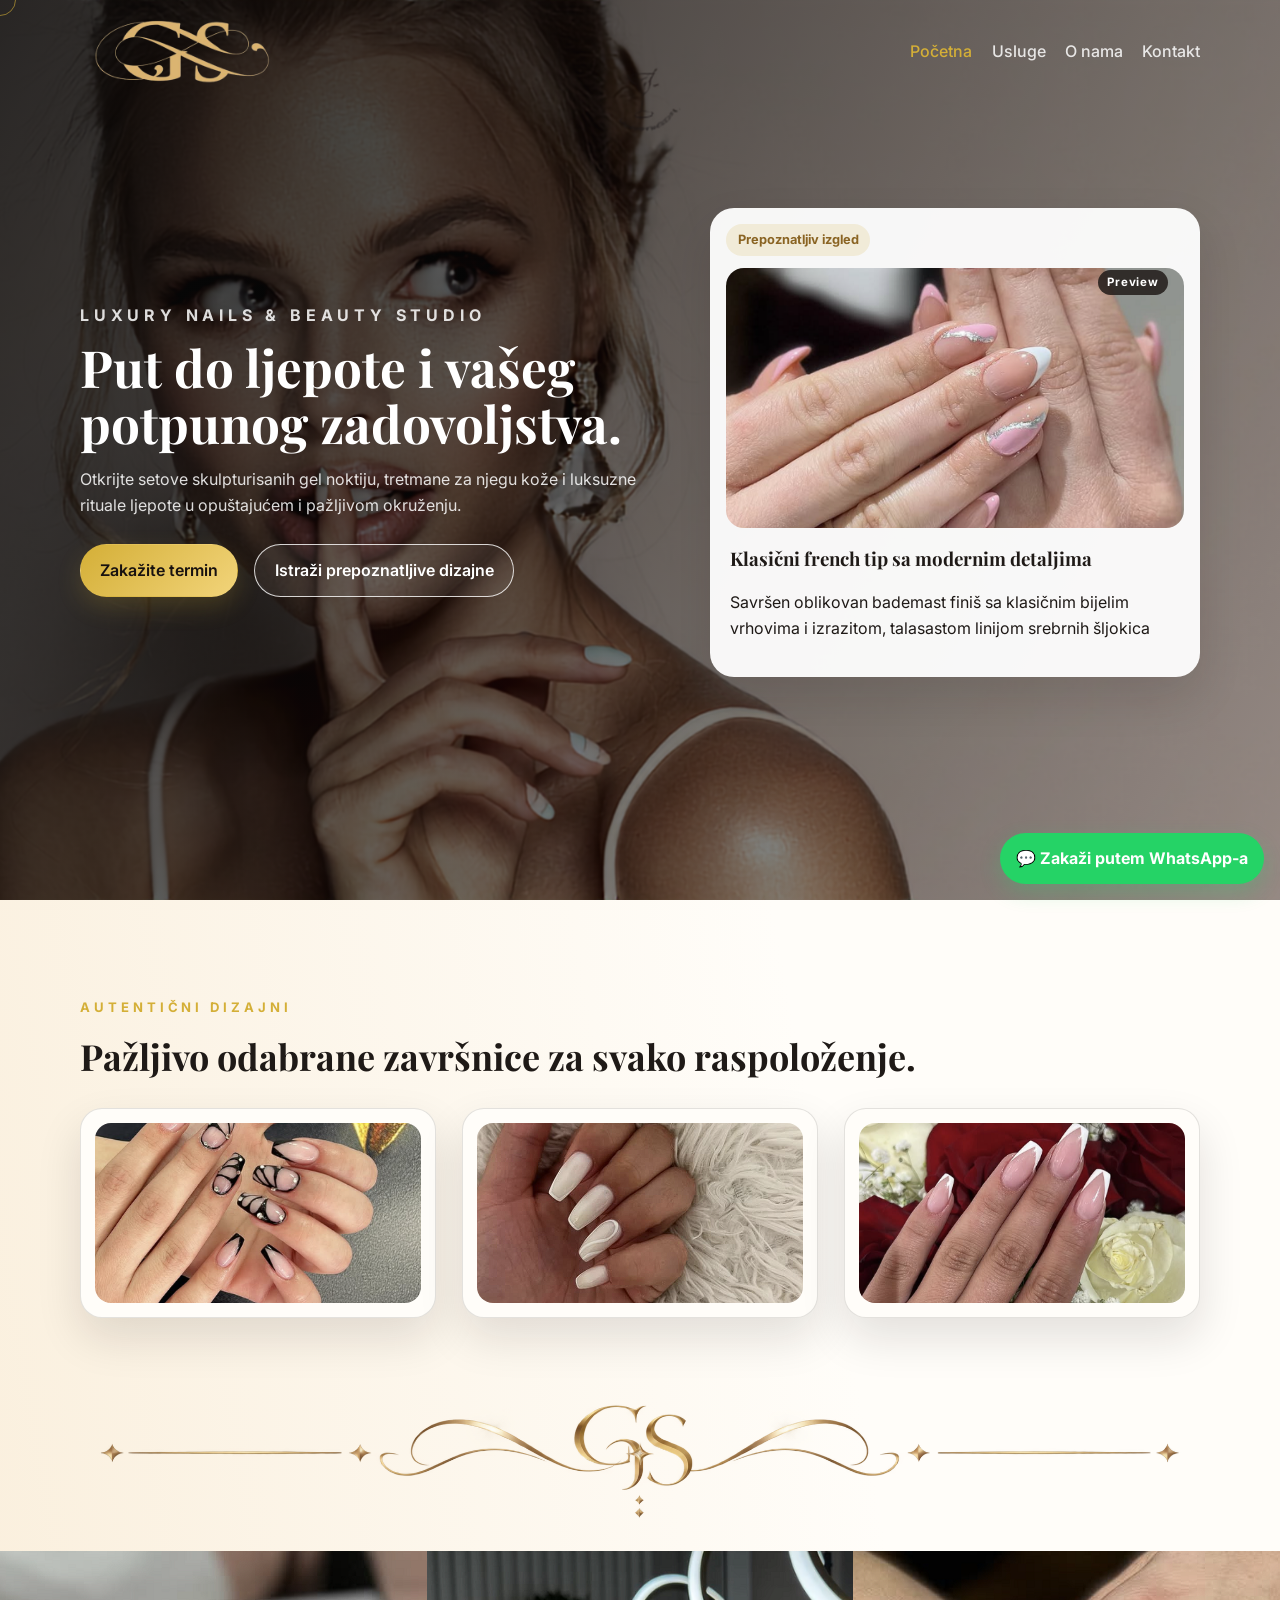
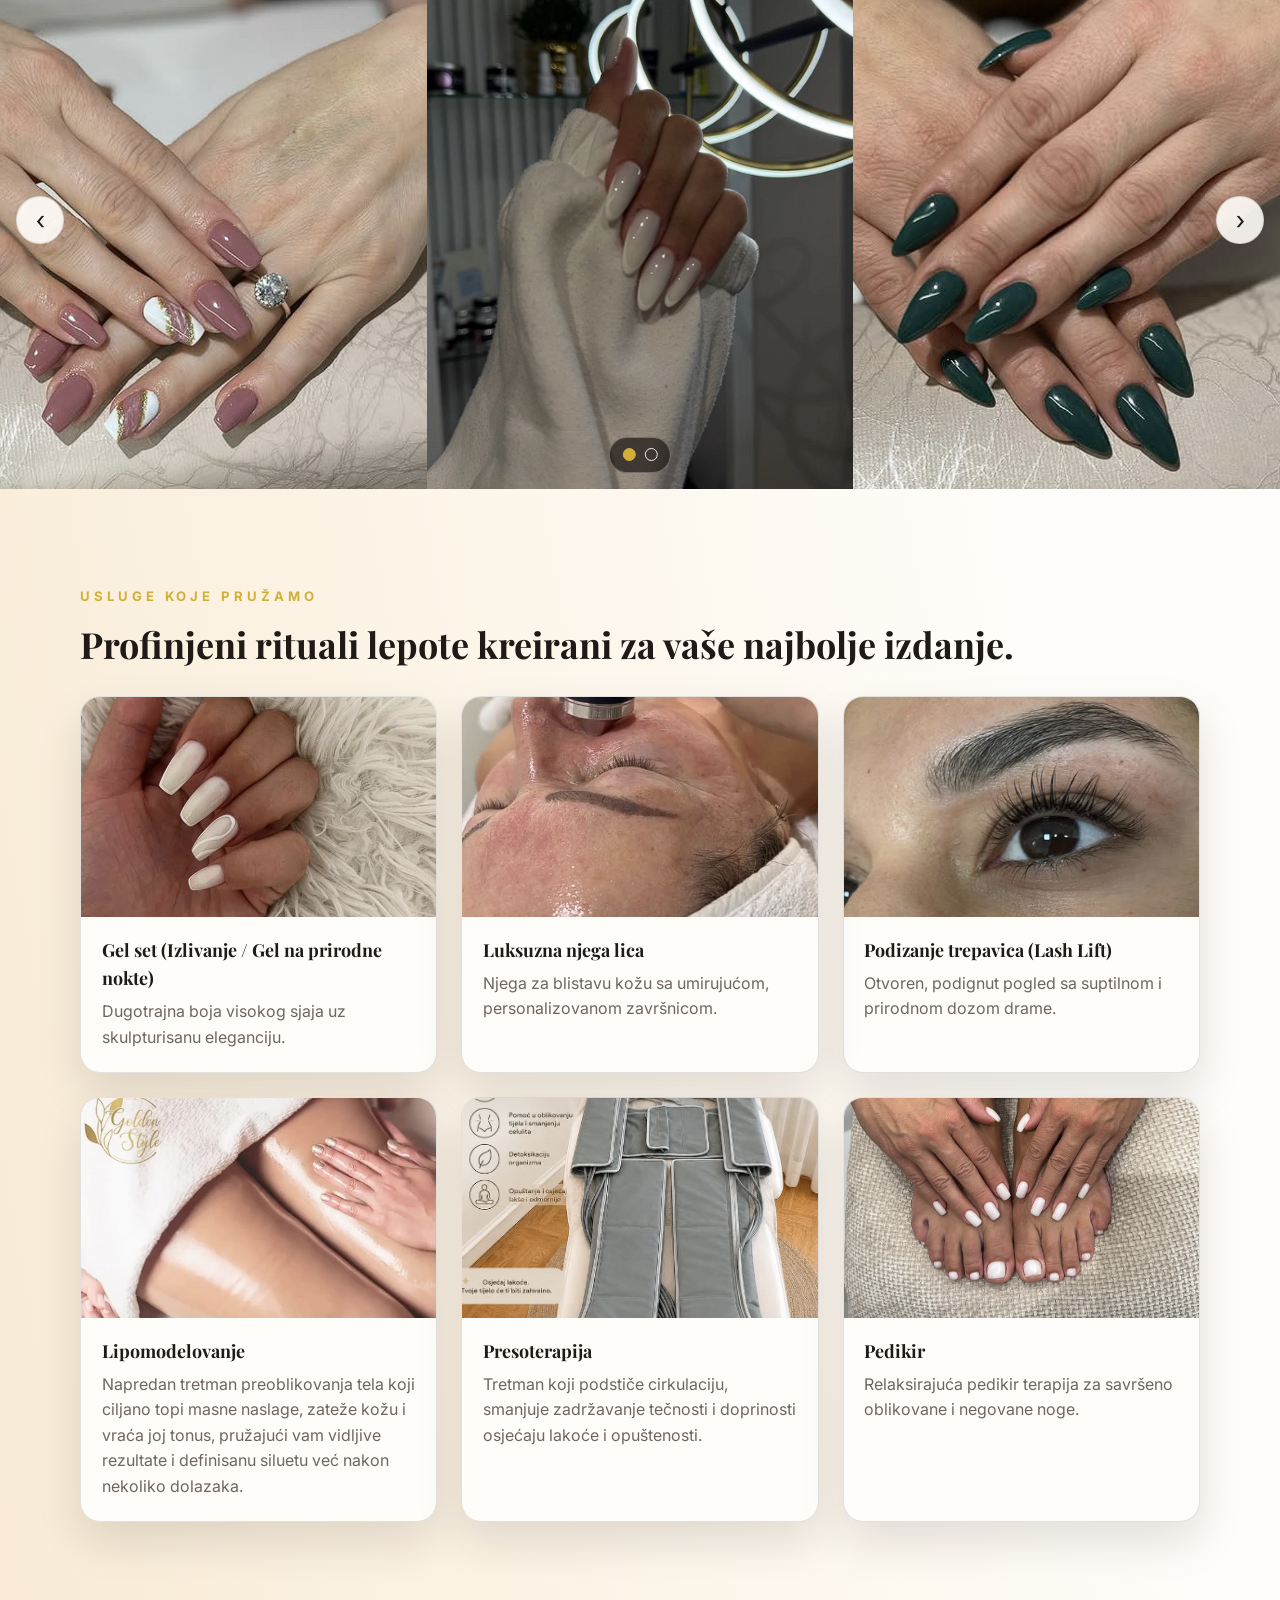
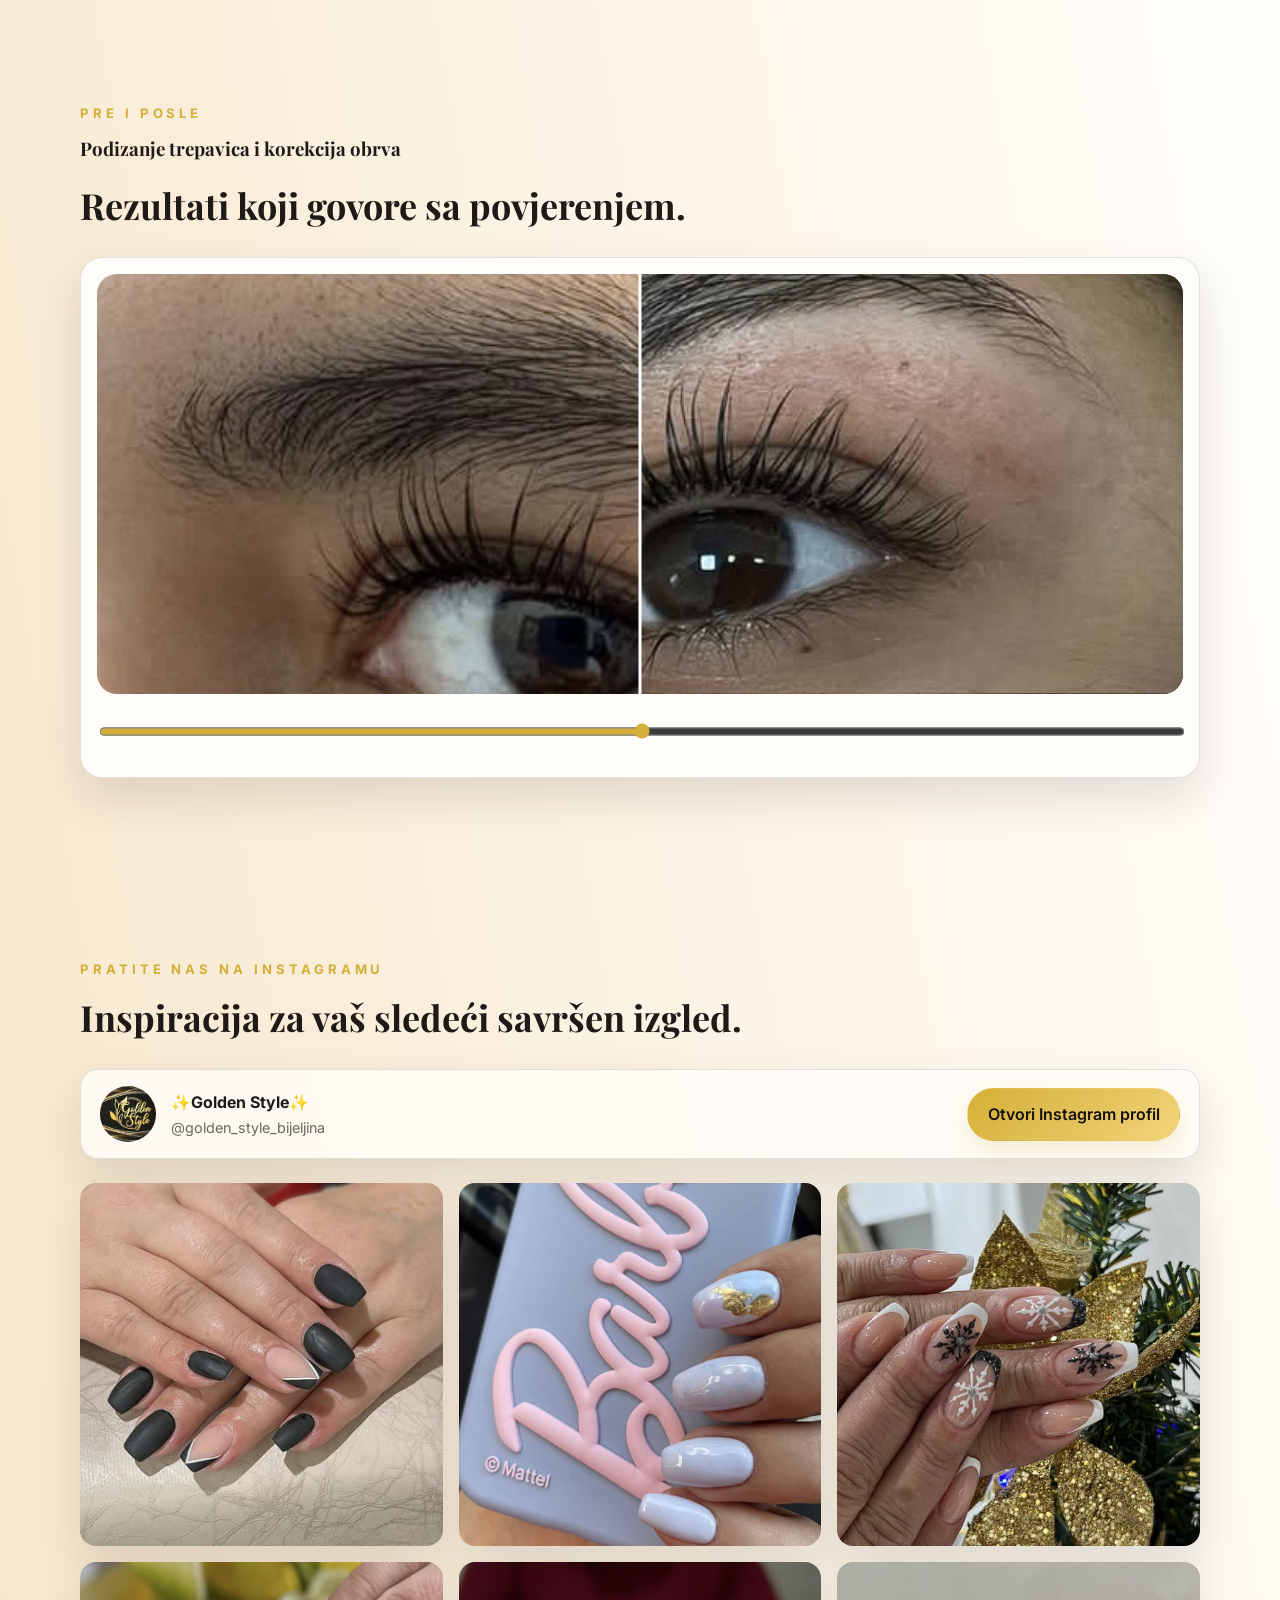
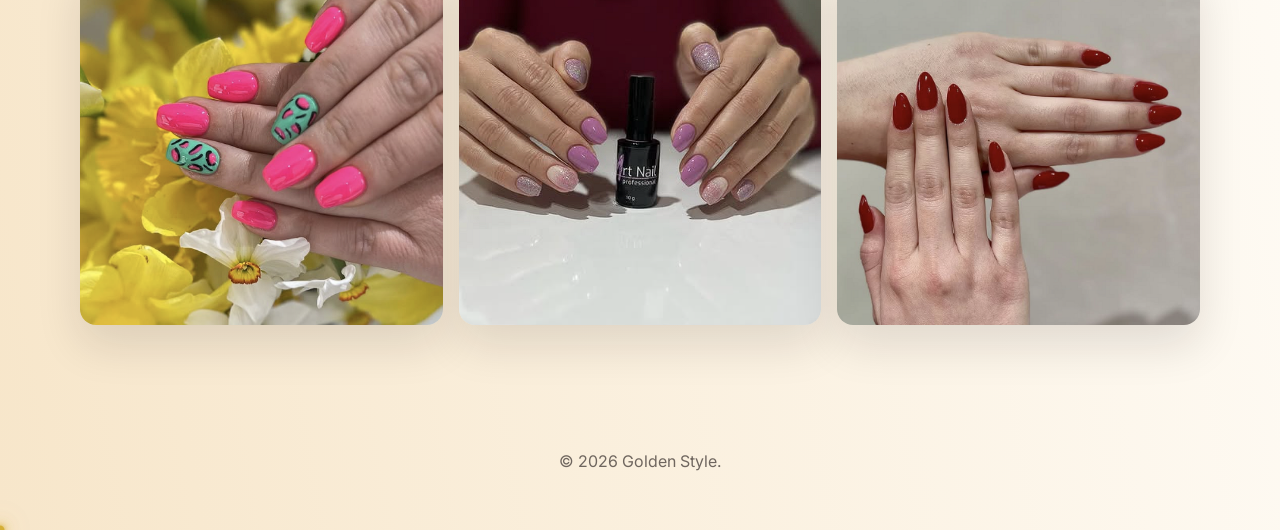
==== commit 6a4b6a46: "Optimizacija ucitavanja slika" ====
--- a/index.html
+++ b/index.html
@@ -117,7 +117,7 @@
         </div>
         <div class="service-grid">
           <article class="service-card">
-            <img class="service-card__image" src="images/Screenshot 2026-08-07 134209.png" alt="Gel set nails" />
+            <img class="service-card__image" src="images/nokti10.png" alt="Gel set nails" />
             <h3>Gel set (Izlivanje / Gel na prirodne nokte)</h3>
             <p>Dugotrajna boja visokog sjaja uz skulpturisanu eleganciju.</p>
             <!-- <span>Na upit</span> -->
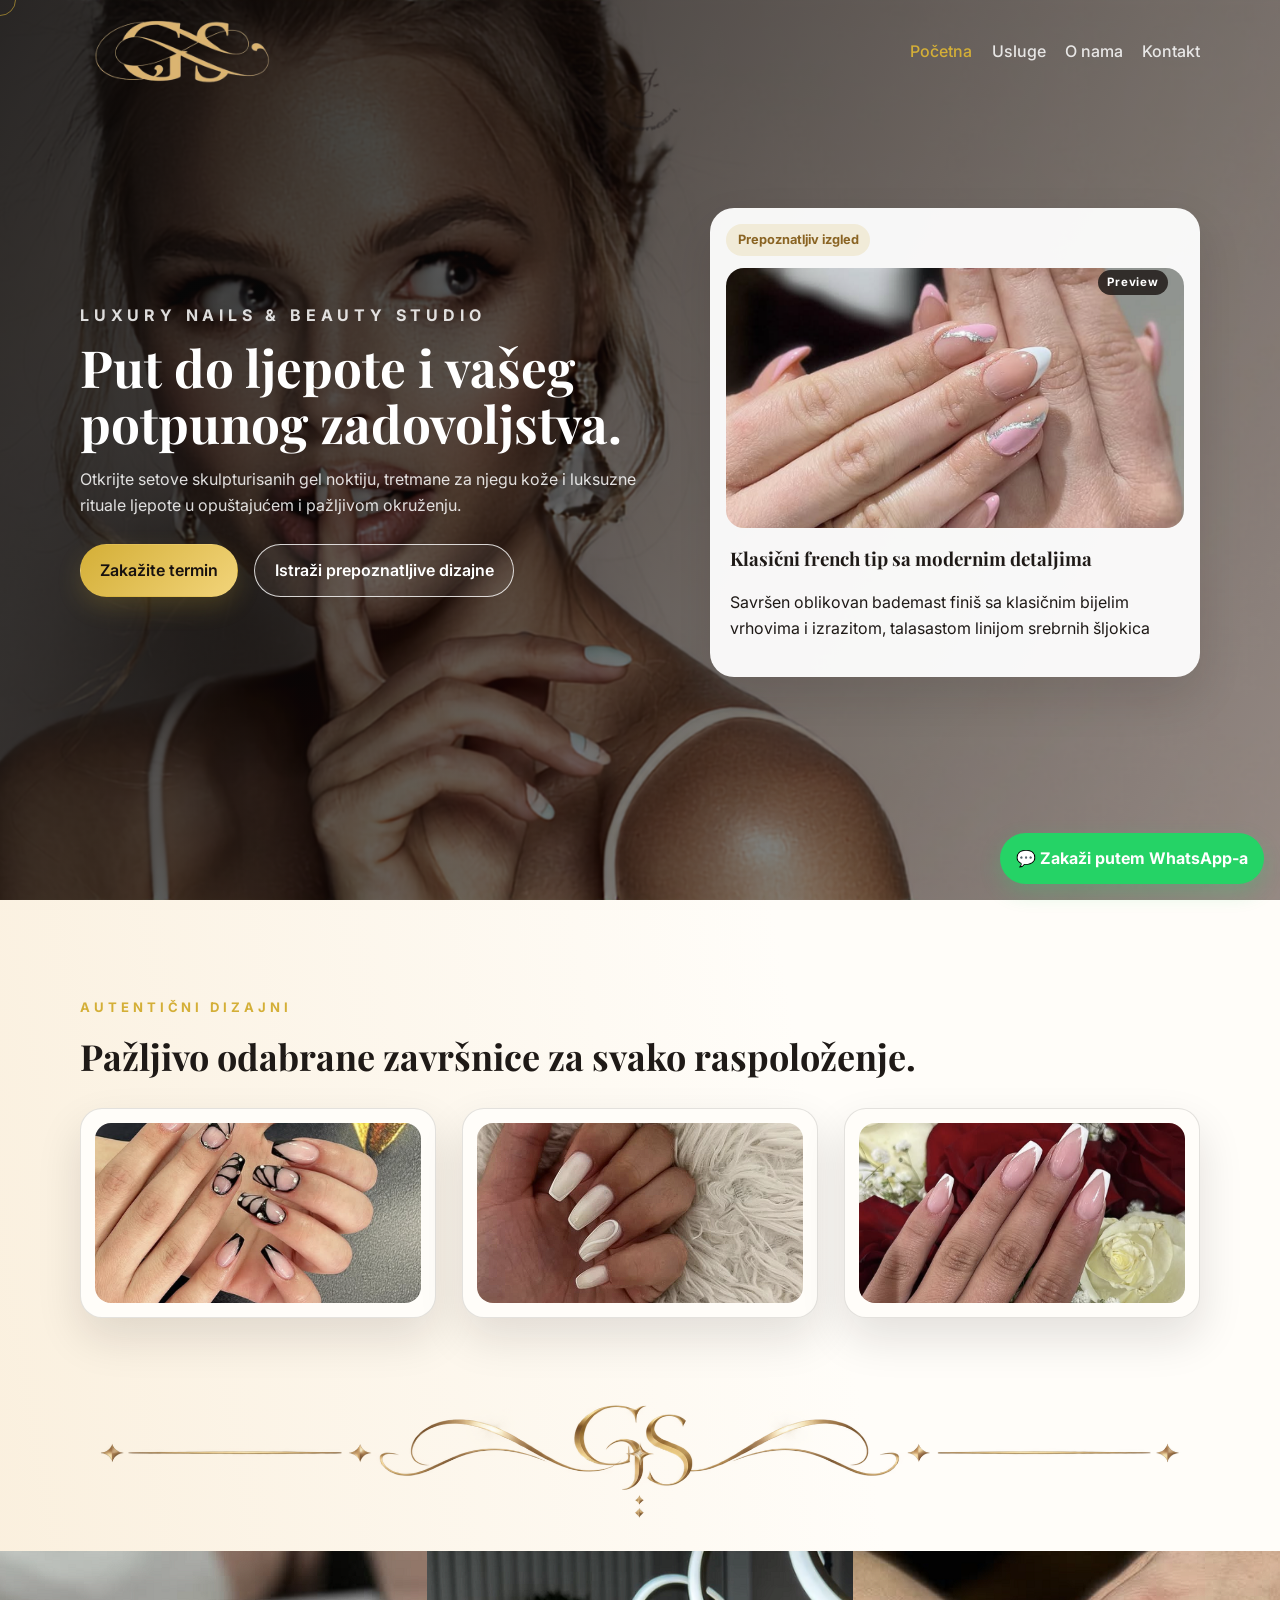
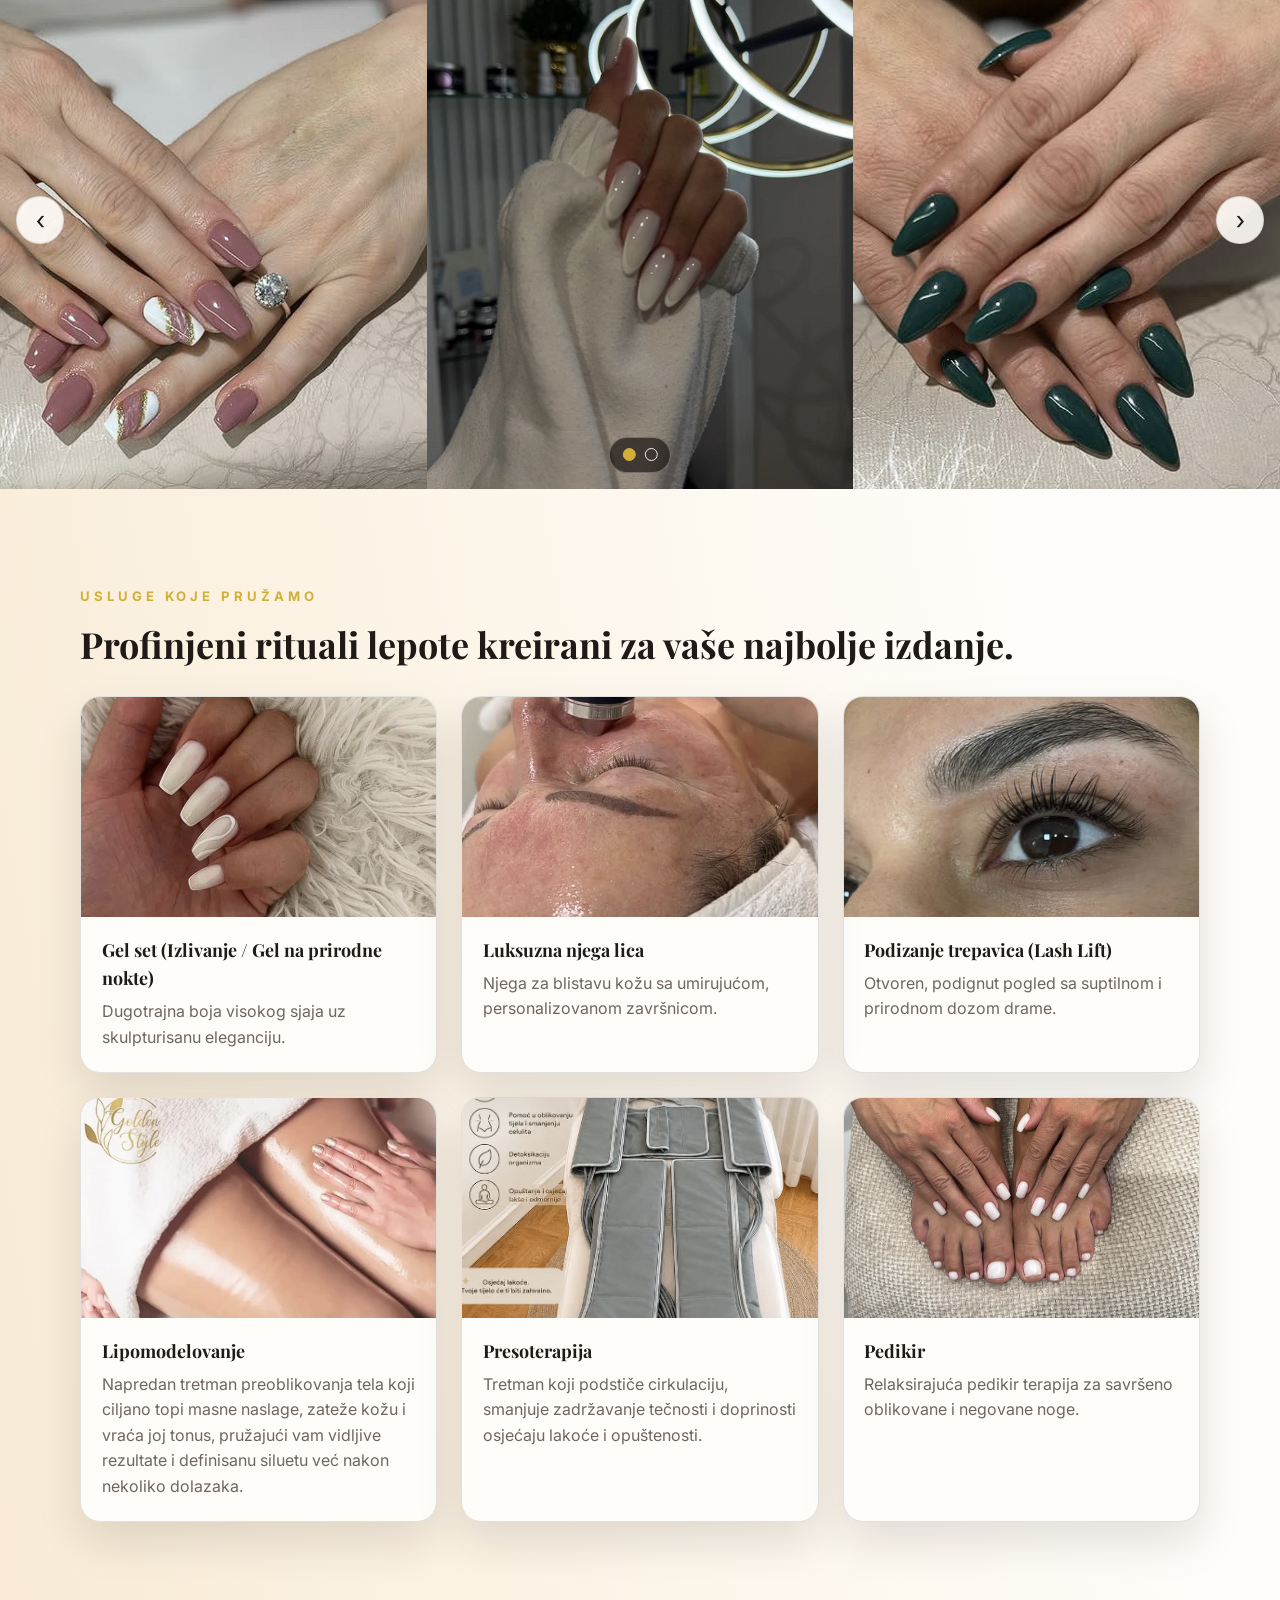
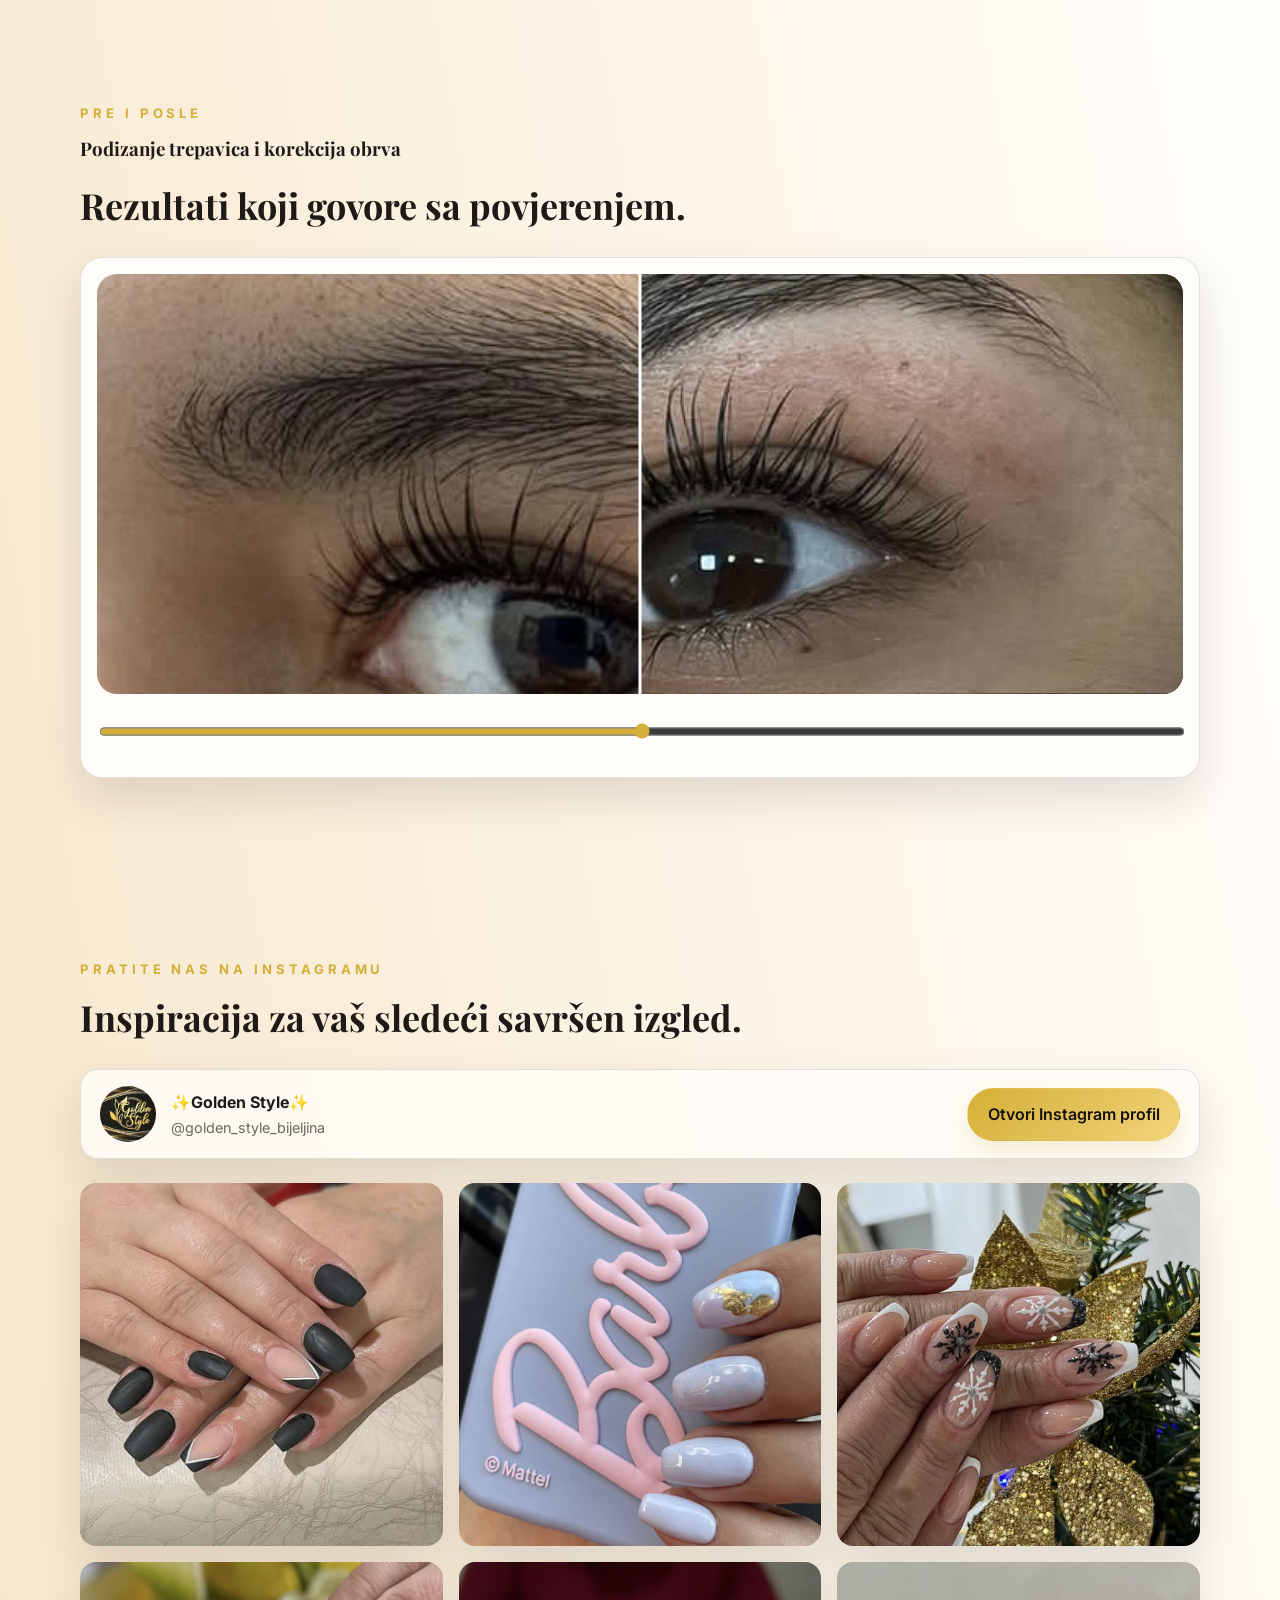
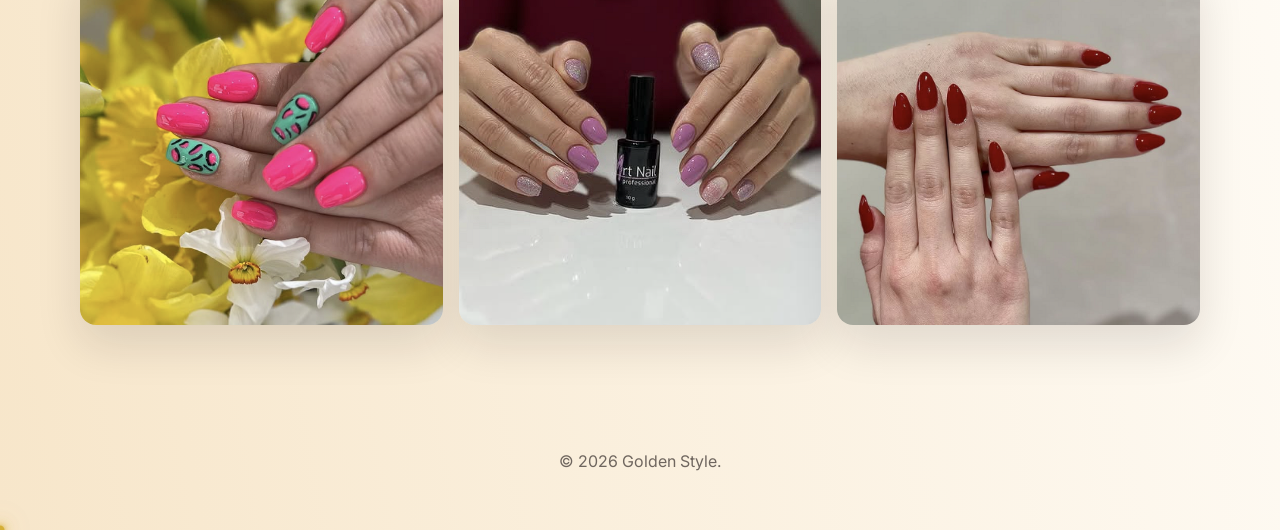
==== commit afe35791: "Dodat atribut lazy loading" ====
--- a/index.html
+++ b/index.html
@@ -19,7 +19,7 @@
     <header class="hero">
       <nav class="nav container">
         <a class="brand" href="index.html" aria-label="Golden Style početna stranica">
-          <img src="images/logo.png" alt="Golden Style" />
+          <img loading="lazy" src="images/logo.png" alt="Golden Style" />
         </a>
         <button class="mobile-menu-toggle" type="button" aria-label="Otvori navigacioni meni" aria-expanded="false" aria-controls="site-navigation">
           <span></span>
@@ -50,7 +50,7 @@
         <div class="hero-card">
           <div class="hero-card__badge">Prepoznatljiv izgled</div>
           <span class="hero-preview-icon">Preview</span>
-          <img id="previewImage" src="images/nokti15.png" alt="Luxury nail design preview" />
+          <img loading="lazy" id="previewImage" src="images/nokti15.png" alt="Luxury nail design preview" />
           <div class="hero-card__details">
             <h3 id="previewTitle">Klasični french tip sa modernim detaljima</h3>
             <p id="previewText">Savršen oblikovan bademast finiš sa klasičnim bijelim vrhovima i izrazitom, talasastom linijom srebrnih šljokica</p>
@@ -68,19 +68,19 @@
         </div>
         <div class="signature-grid">
           <article class="signature-card" data-model-number="02" data-image="images/Screenshot 2026-08-07 134046.png">
-            <img src="images/Screenshot 2026-08-07 134046.png" alt="" />
+            <img loading="lazy" src="images/Screenshot 2026-08-07 134046.png" alt="" />
             <div class="signature-card__overlay">
               <a class="signature-book-button" href="contact.html?service=Model%2002&model=02">Zatraži ovaj dizajn</a>
             </div>
           </article>
           <article class="signature-card" data-model-number="01" data-image="images/nokti10.png">
-            <img src="images/nokti10.png" alt="" />
+            <img loading="lazy" src="images/nokti10.png" alt="" />
             <div class="signature-card__overlay">
               <a class="signature-book-button" href="contact.html?service=Model%2001&model=01">Zatraži ovaj dizajn</a>
             </div>
           </article>
           <article class="signature-card" data-model-number="13" data-image="images/nokti7.png">
-            <img src="images/nokti7.png" alt="" />
+            <img loading="lazy" src="images/nokti7.png" alt="" />
             <div class="signature-card__overlay">
               <a class="signature-book-button" href="contact.html?service=Model%2013&model=13">Zatraži ovaj dizajn</a>
             </div>
@@ -89,19 +89,19 @@
       </section>
 
       <div class="golden-design-divider" aria-hidden="true">
-        <img src="images/golden.png" alt="" />
+        <img loading="lazy" src="images/golden.png" alt="" />
       </div>
 
       <section class="design-image-band" aria-label="Golden Style design highlights">
         <div class="design-slideshow" aria-roledescription="carousel" aria-label="Dizajni Golden Style">
           <div class="design-slideshow__viewport" aria-live="polite">
             <div class="design-slideshow__track">
-              <img src="images/design2.png" alt="Golden Style dizajn 1" class="design-slideshow__image is-active" />
-              <img src="images/design1.png" alt="Golden Style dizajn 2" class="design-slideshow__image" aria-hidden="true" />
-              <img src="images/design3.png" alt="Golden Style dizajn 3" class="design-slideshow__image" aria-hidden="true" />
-              <img src="images/nokti10.png" alt="Golden Style nail model 01" class="design-slideshow__image" aria-hidden="true" />
-              <img src="images/Screenshot 2026-08-07 134046.png" alt="Golden Style nail model 02" class="design-slideshow__image" aria-hidden="true" />
-              <img src="images/Screenshot 2026-08-07 133938.png" alt="Golden Style nail model 03" class="design-slideshow__image" aria-hidden="true" />
+              <img loading="lazy" src="images/design2.png" alt="Golden Style dizajn 1" class="design-slideshow__image is-active" />
+              <img loading="lazy" src="images/design1.png" alt="Golden Style dizajn 2" class="design-slideshow__image" aria-hidden="true" />
+              <img loading="lazy" src="images/design3.png" alt="Golden Style dizajn 3" class="design-slideshow__image" aria-hidden="true" />
+              <img loading="lazy" src="images/nokti10.png" alt="Golden Style nail model 01" class="design-slideshow__image" aria-hidden="true" />
+              <img loading="lazy" src="images/Screenshot 2026-08-07 134046.png" alt="Golden Style nail model 02" class="design-slideshow__image" aria-hidden="true" />
+              <img loading="lazy" src="images/Screenshot 2026-08-07 133938.png" alt="Golden Style nail model 03" class="design-slideshow__image" aria-hidden="true" />
             </div>
             <button class="design-slideshow__arrow design-slideshow__arrow--previous" type="button" data-slide-direction="previous" aria-label="Prethodna slika">‹</button>
             <button class="design-slideshow__arrow design-slideshow__arrow--next" type="button" data-slide-direction="next" aria-label="Sljedeća slika">›</button>
@@ -117,43 +117,43 @@
         </div>
         <div class="service-grid">
           <article class="service-card">
-            <img class="service-card__image" src="images/nokti10.png" alt="Gel set nails" />
+            <img loading="lazy" class="service-card__image" src="images/nokti10.png" alt="Gel set nails" />
             <h3>Gel set (Izlivanje / Gel na prirodne nokte)</h3>
             <p>Dugotrajna boja visokog sjaja uz skulpturisanu eleganciju.</p>
             <!-- <span>Na upit</span> -->
           </article>
           <!--<article class="service-card">
-            <img class="service-card__image" src="images/Screenshot 2026-08-07 134046.png" alt="Akrilno izlivanje" />
+            <img loading="lazy" class="service-card__image" src="images/Screenshot 2026-08-07 134046.png" alt="Akrilno izlivanje" />
             <h3>Akrilno izlivanje (Acrylic Sculpt)</h3>
             <p>Čvrsta struktura i luksuzna definicija za odvažnu dužinu.</p>
                <span>Od 85KM</span> 
          </article>-->
           <article class="service-card face-service-card" tabindex="0" aria-label="Otvori tretmane lica">
-            <img class="service-card__image" src="images/Screenshot 2026-08-10 152332.png" alt="Luksuzna njega lica" />
+            <img loading="lazy" class="service-card__image" src="images/Screenshot 2026-08-10 152332.png" alt="Luksuzna njega lica" />
             <h3>Luksuzna njega lica</h3>
             <p>Njega za blistavu kožu sa umirujućom, personalizovanom završnicom.</p>
             <!-- <span>Od 100KM</span> -->
           </article>
           <article class="service-card">
-            <img class="service-card__image" src="images/Screenshot 2026-08-07 155519.png" alt="Podizanje trepavica" />
+            <img loading="lazy" class="service-card__image" src="images/Screenshot 2026-08-07 155519.png" alt="Podizanje trepavica" />
             <h3>Podizanje trepavica (Lash Lift)</h3>
             <p>Otvoren, podignut pogled sa suptilnom i prirodnom dozom drame.</p>
             <!-- <span>Od 120KM</span> -->
           </article>
           <article class="service-card">
-            <img class="service-card__image" src="images/Screenshot 2026-08-10 144016.png" alt="Lipomodelovanje" />
+            <img loading="lazy" class="service-card__image" src="images/Screenshot 2026-08-10 144016.png" alt="Lipomodelovanje" />
             <h3>Lipomodelovanje</h3>
             <p>Napredan tretman preoblikovanja tela koji ciljano topi masne naslage, zateže kožu i vraća joj tonus, pružajući vam vidljive rezultate i definisanu siluetu već nakon nekoliko dolazaka.</p>
             <!-- <span>Po dogovoru</span> -->
           </article>
           <article class="service-card">
-            <img class="service-card__image" src="images/Screenshot 2026-08-10 151345.png" alt="Presoterapija" />
+            <img loading="lazy" class="service-card__image" src="images/Screenshot 2026-08-10 151345.png" alt="Presoterapija" />
             <h3>Presoterapija</h3>
             <p>Tretman koji podstiče cirkulaciju, smanjuje zadržavanje tečnosti i doprinosti osjećaju lakoće i opuštenosti.</p>
             <!-- <span>Po dogovoru</span> -->
           </article>
           <article class="service-card">
-            <img class="service-card__image" src="images/pedikircrop.png" alt="Pedikir" />
+            <img loading="lazy" class="service-card__image" src="images/pedikircrop.png" alt="Pedikir" />
             <h3>Pedikir</h3>
             <p>Relaksirajuća pedikir terapija za savršeno oblikovane i negovane noge.</p>
             <!-- <span>Od 50KM</span> -->
@@ -169,8 +169,8 @@
         </div>
         <div class="comparison-card">
           <div class="comparison-image">
-            <img src="images/pre.png" alt="Before treatment" class="before-image" />
-            <img src="images/Screenshot 2026-08-07 155519.png" alt="After treatment" class="after-image" />
+            <img loading="lazy" src="images/pre.png" alt="Before treatment" class="before-image" />
+            <img loading="lazy" src="images/Screenshot 2026-08-07 155519.png" alt="After treatment" class="after-image" />
             <div class="comparison-divider"></div>
           </div>
           <input type="range" class="comparison-slider" min="0" max="100" value="50" aria-label="Reveal before and after" />
@@ -184,7 +184,7 @@
         </div>
         <div class="instagram-profile">
           <div class="instagram-profile__identity">
-            <img src="images/instapfp.jpg" alt="Golden Style logo" />
+            <img loading="lazy" src="images/instapfp.jpg" alt="Golden Style logo" />
             <div>
               <p class="instagram-profile__name">✨Golden Style✨</p>
               <p class="instagram-profile__handle">@golden_style_bijeljina</p>
@@ -194,12 +194,12 @@
         </div>
 
         <div class="instagram-gallery" aria-label="Golden Style nail designs">
-          <img src="images/nokti.png" alt="Golden Style nail design" />
-          <img src="images/nokti1.png" alt="Golden Style nail design" />
-          <img src="images/nokti2.png" alt="Golden Style nail design" />
-          <img src="images/nokti3.png" alt="Golden Style nail design" />
-          <img src="images/nokti4.png" alt="Golden Style nail design" />
-          <img src="images/nokti5.png" alt="Golden Style nail design" />
+          <img loading="lazy" src="images/nokti.png" alt="Golden Style nail design" />
+          <img loading="lazy" src="images/nokti1.png" alt="Golden Style nail design" />
+          <img loading="lazy" src="images/nokti2.png" alt="Golden Style nail design" />
+          <img loading="lazy" src="images/nokti3.png" alt="Golden Style nail design" />
+          <img loading="lazy" src="images/nokti4.png" alt="Golden Style nail design" />
+          <img loading="lazy" src="images/nokti5.png" alt="Golden Style nail design" />
         </div>
       </section>
     </main>
@@ -212,7 +212,7 @@
       <div class="preview-dialog">
         <button class="preview-close" id="closeDesignPreview" aria-label="Close design preview">×</button>
         <div class="preview-image-wrap">
-          <img id="designPreviewModalImage" src="" alt="" />
+          <img loading="lazy" id="designPreviewModalImage" src="" alt="" />
         </div>
         <div class="preview-content">
           <span class="autenticnidizajn">Golden Style</span>
@@ -227,7 +227,7 @@
       <div class="preview-dialog">
         <button class="preview-close" id="closeServicePreview" aria-label="Close service preview">×</button>
         <div class="preview-image-wrap">
-          <img id="servicePreviewModalImage" src="" alt="" />
+          <img loading="lazy" id="servicePreviewModalImage" src="" alt="" />
         </div>
         <div class="preview-content">
           <span class="autenticnidizajn">Golden Style</span>
